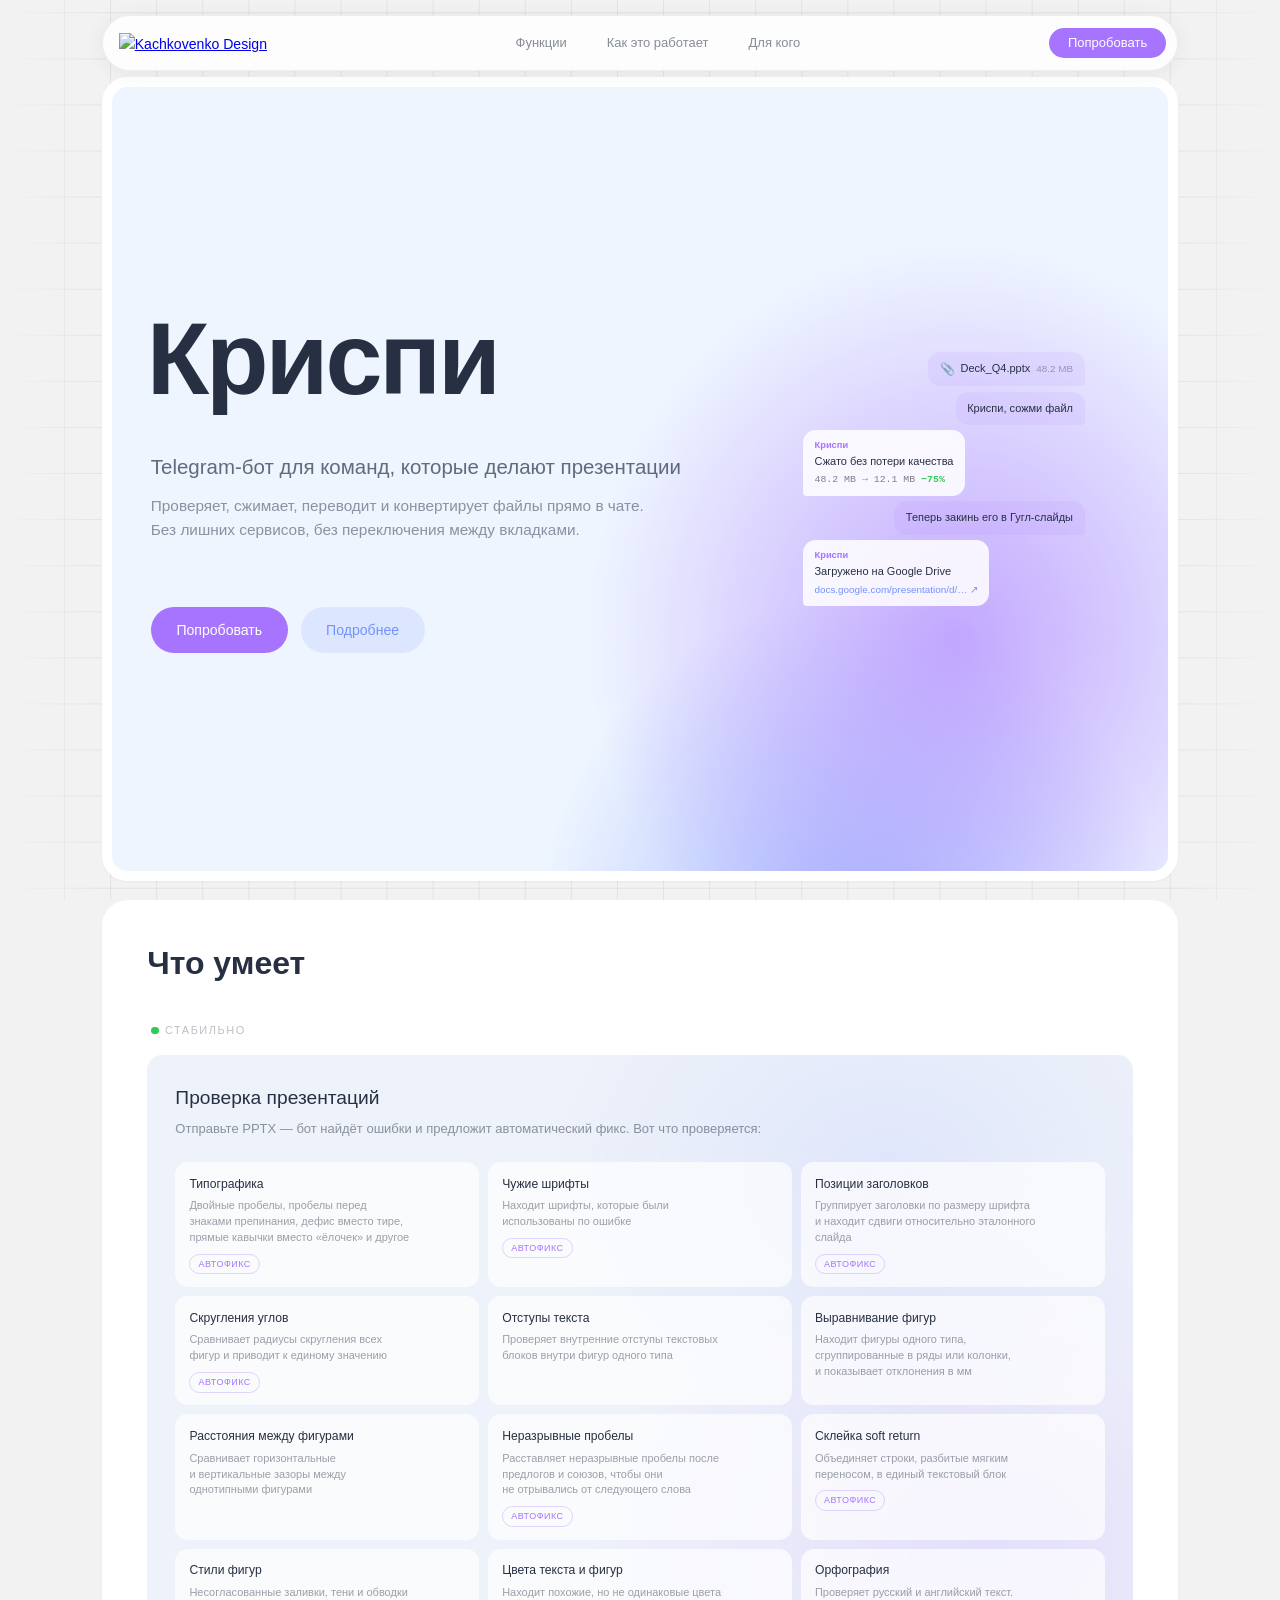
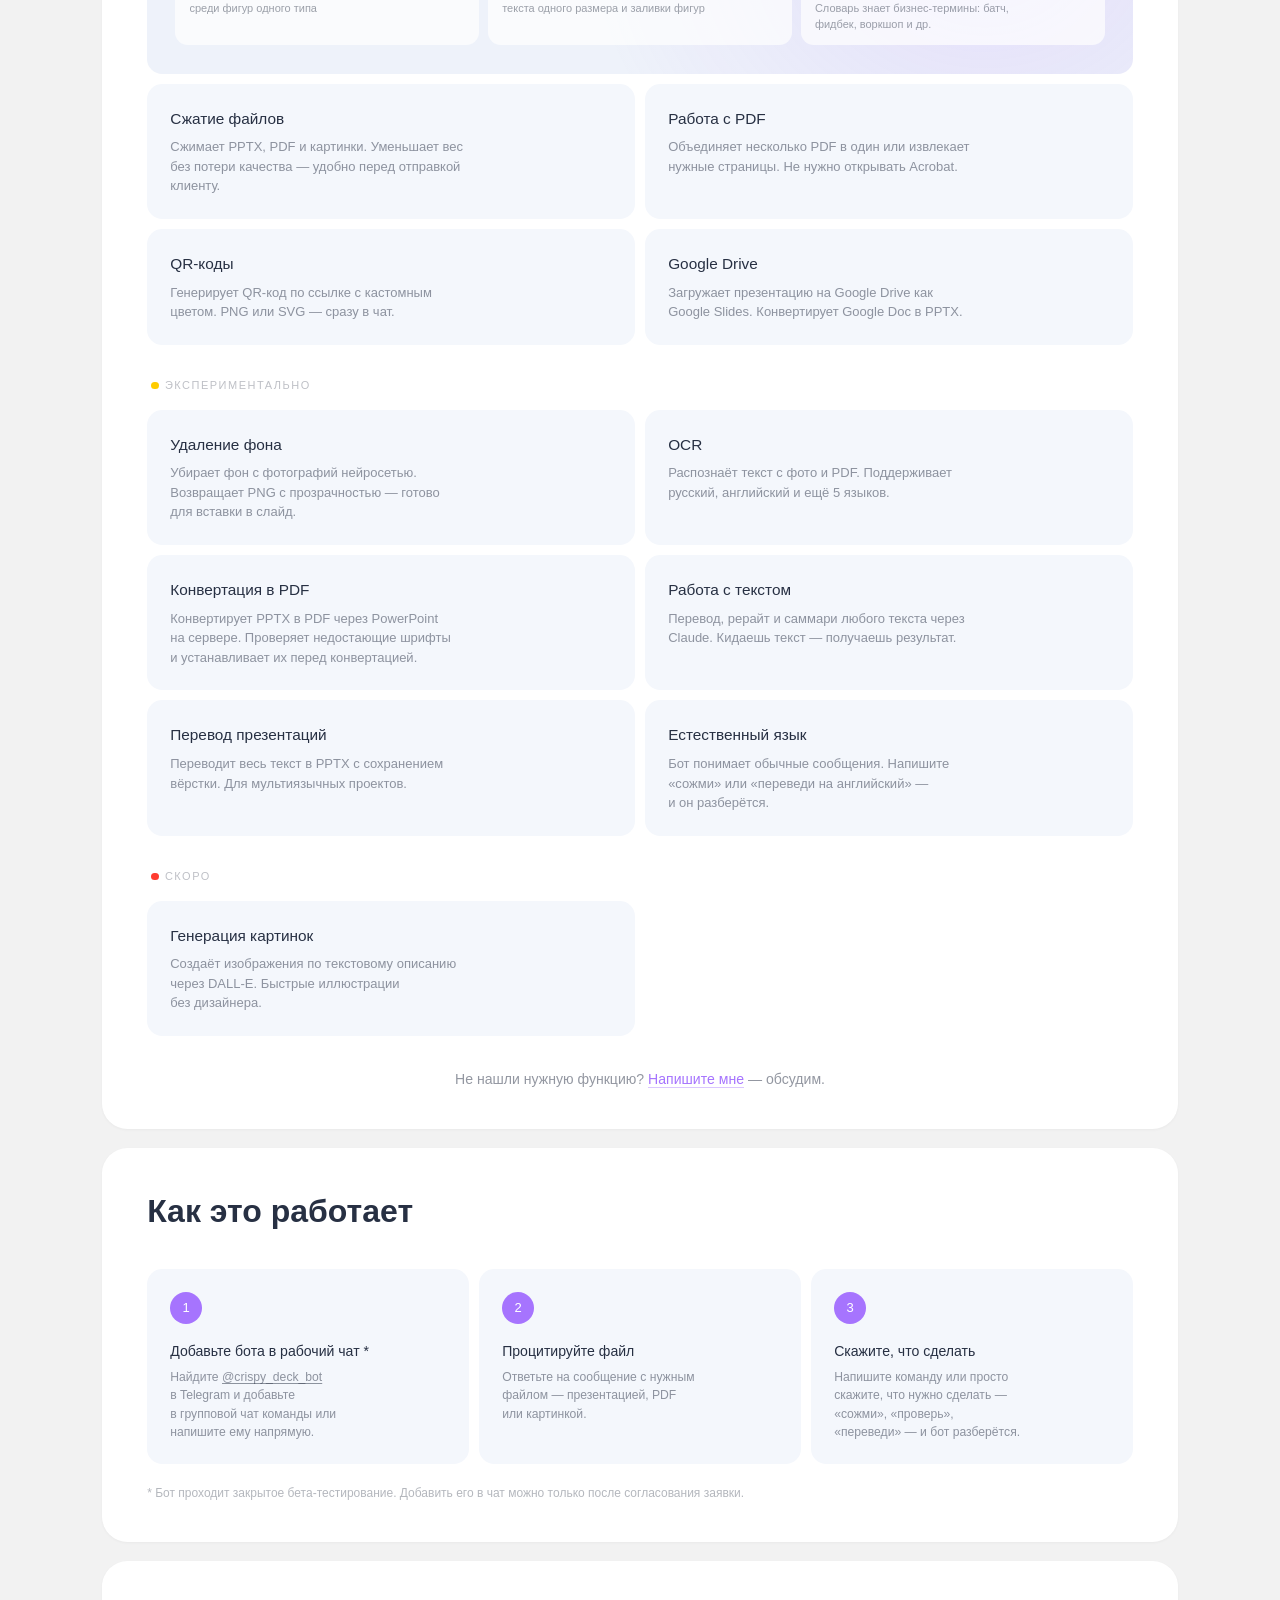
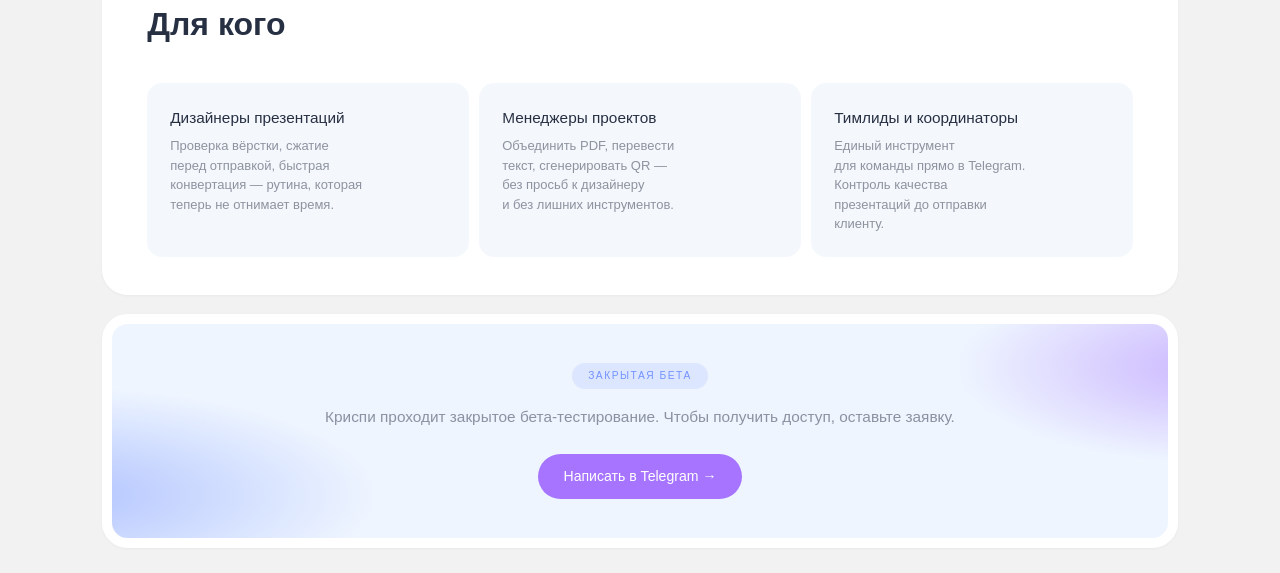
==== index.html @ fc414e78 "Mobile: full-height hero with chat, link styles, step text update - Hero 100vh on mobile with chat a" ====
<!DOCTYPE html>
<html lang="ru">
<head>
    <meta charset="UTF-8">
    <meta name="viewport" content="width=device-width, initial-scale=1.0">
    <title>Криспи — Telegram-бот для презентаций</title>
    <link rel="preconnect" href="https://fonts.googleapis.com">
    <link rel="preconnect" href="https://fonts.gstatic.com" crossorigin>
    <link href="https://fonts.googleapis.com/css2?family=Google+Sans:wght@400;500;700&family=Google+Sans+Text:wght@400;500;700&display=swap" rel="stylesheet">
    <link rel="icon" href="favicon.ico">
    <link rel="stylesheet" href="style.css">
</head>
<body>

<!-- Nav -->
<nav class="nav">
    <div class="container nav-inner">
        <a href="https://kachkovenko.com" class="nav-logo" target="_blank" rel="noopener">
            <img src="https://static.tildacdn.com/tild3462-3631-4538-b761-313039353663/Logo.svg" alt="Kachkovenko Design">
        </a>
        <div class="nav-links">
            <a href="#features">Функции</a>
            <a href="#how">Как это работает</a>
            <a href="#audience">Для кого</a>
        </div>
        <button class="nav-cta" onclick="document.getElementById('modal').showModal()">Попробовать</button>
        <button class="nav-burger" onclick="document.querySelector('.nav-inner').classList.toggle('nav-open');document.querySelector('.nav-mobile-overlay').classList.toggle('active')" aria-label="Меню">
            <span></span><span></span><span></span>
        </button>
    </div>
</nav>

<div class="nav-mobile-overlay" onclick="document.querySelector('.nav-inner').classList.remove('nav-open');this.classList.remove('active')"></div>

<!-- Hero -->
<section class="hero">
    <div class="container">
        <div class="hero-card">
            <div class="hero-content">
                <div class="hero-text">
                    <div class="hero-guideline"></div>
                    <div class="hero-align">
                        <div class="hero-frame">
                            <div class="hero-frame-handle hero-frame-handle--tl"></div>
                            <div class="hero-frame-handle hero-frame-handle--tc"></div>
                            <div class="hero-frame-handle hero-frame-handle--tr"></div>
                            <div class="hero-frame-handle hero-frame-handle--ml"></div>
                            <div class="hero-frame-handle hero-frame-handle--mr"></div>
                            <div class="hero-frame-handle hero-frame-handle--bl"></div>
                            <div class="hero-frame-handle hero-frame-handle--bc"></div>
                            <div class="hero-frame-handle hero-frame-handle--br"></div>
                        </div>
                        <h1>Криспи</h1>
                        <svg class="hero-cursor" viewBox="0 0 24 24" fill="none" xmlns="http://www.w3.org/2000/svg">
                            <path d="M5 3l14 8-6.5 1.5L11 19z" fill="#273043"/>
                            <path d="M5 3l14 8-6.5 1.5L11 19z" stroke="#fff" stroke-width="1.5" stroke-linejoin="round"/>
                        </svg>
                    </div>
                    <p class="subtitle">Telegram-бот для&nbsp;команд, которые делают презентации</p>
                    <p class="description">Проверяет, сжимает, переводит и&nbsp;конвертирует файлы прямо в&nbsp;чате. Без&nbsp;лишних сервисов, без&nbsp;переключения между вкладками.</p>
                    <div class="hero-buttons">
                        <button class="hero-btn hero-btn--primary" onclick="document.getElementById('modal').showModal()">Попробовать</button>
                        <a href="#features" class="hero-btn hero-btn--secondary">Подробнее</a>
                    </div>
                </div>
                <div class="hero-chat">
                    <div class="chat">
                        <div class="chat-msg chat-msg--user">
                            <div class="chat-file">
                                <span class="chat-file-icon">📎</span>
                                <span class="chat-file-name">Deck_Q4.pptx</span>
                                <span class="chat-file-size">48.2 MB</span>
                            </div>
                        </div>
                        <div class="chat-msg chat-msg--user">
                            <span class="chat-text">Криспи, сожми файл</span>
                        </div>
                        <div class="chat-msg chat-msg--bot">
                            <span class="chat-bot-name">Криспи</span>
                            <span class="chat-text">Сжато без&nbsp;потери качества</span>
                            <span class="chat-result">48.2 MB → 12.1 MB <span class="chat-result-pct">−75%</span></span>
                        </div>
                        <div class="chat-msg chat-msg--user">
                            <span class="chat-text">Теперь закинь его в&nbsp;Гугл-слайды</span>
                        </div>
                        <div class="chat-msg chat-msg--bot">
                            <span class="chat-bot-name">Криспи</span>
                            <span class="chat-text">Загружено на&nbsp;Google Drive</span>
                            <span class="chat-link">docs.google.com/presentation/d/… ↗</span>
                        </div>
                    </div>
                </div>
            </div>
        </div>
    </div>
</section>

<!-- Features -->
<section class="features" id="features">
    <div class="container">
        <div class="section-card">
        <h2>Что умеет</h2>

        <div class="status-group">
            <h3 class="status-label status-label--stable">Стабильно</h3>
            <div class="features-grid">

                <div class="feature-card feature-card--hero">
                    <input type="checkbox" id="check-expand" class="check-expand-input">
                    <div class="feature-name">Проверка презентаций</div>
                    <div class="feature-desc">Отправьте PPTX&nbsp;— бот найдёт ошибки и&nbsp;предложит автоматический фикс. Вот что проверяется:</div>
                    <div class="check-grid">
                        <div class="check-item">
                            <div class="check-title">Типографика</div>
                            <div class="check-detail">Двойные пробелы, пробелы перед знаками препинания, дефис вместо тире, прямые кавычки вместо «ёлочек» и&nbsp;другое</div>
                            <span class="fix-badge">Автофикс</span>
                        </div>
                        <div class="check-item">
                            <div class="check-title">Чужие шрифты</div>
                            <div class="check-detail">Находит шрифты, которые были использованы по&nbsp;ошибке</div>
                            <span class="fix-badge">Автофикс</span>
                        </div>
                        <div class="check-item">
                            <div class="check-title">Позиции заголовков</div>
                            <div class="check-detail">Группирует заголовки по&nbsp;размеру шрифта и&nbsp;находит сдвиги относительно эталонного слайда</div>
                            <span class="fix-badge">Автофикс</span>
                        </div>
                        <div class="check-item">
                            <div class="check-title">Скругления углов</div>
                            <div class="check-detail">Сравнивает радиусы скругления всех фигур и&nbsp;приводит к&nbsp;единому значению</div>
                            <span class="fix-badge">Автофикс</span>
                        </div>
                        <div class="check-item">
                            <div class="check-title">Отступы текста</div>
                            <div class="check-detail">Проверяет внутренние отступы текстовых блоков внутри фигур одного типа</div>
                        </div>
                        <div class="check-item">
                            <div class="check-title">Выравнивание фигур</div>
                            <div class="check-detail">Находит фигуры одного типа, сгруппированные в&nbsp;ряды или колонки, и&nbsp;показывает отклонения в&nbsp;мм</div>
                        </div>
                        <div class="check-item">
                            <div class="check-title">Расстояния между фигурами</div>
                            <div class="check-detail">Сравнивает горизонтальные и&nbsp;вертикальные зазоры между однотипными фигурами</div>
                        </div>
                        <div class="check-item">
                            <div class="check-title">Неразрывные пробелы</div>
                            <div class="check-detail">Расставляет неразрывные пробелы после предлогов и&nbsp;союзов, чтобы они не&nbsp;отрывались от&nbsp;следующего слова</div>
                            <span class="fix-badge">Автофикс</span>
                        </div>
                        <div class="check-item">
                            <div class="check-title">Склейка soft&nbsp;return</div>
                            <div class="check-detail">Объединяет строки, разбитые мягким переносом, в&nbsp;единый текстовый блок</div>
                            <span class="fix-badge">Автофикс</span>
                        </div>
                        <div class="check-item">
                            <div class="check-title">Стили фигур</div>
                            <div class="check-detail">Несогласованные заливки, тени и&nbsp;обводки среди фигур одного типа</div>
                        </div>
                        <div class="check-item">
                            <div class="check-title">Цвета текста и&nbsp;фигур</div>
                            <div class="check-detail">Находит похожие, но&nbsp;не&nbsp;одинаковые цвета текста одного размера и&nbsp;заливки фигур</div>
                        </div>
                        <div class="check-item">
                            <div class="check-title">Орфография</div>
                            <div class="check-detail">Проверяет русский и&nbsp;английский текст. Словарь знает бизнес-термины: батч, фидбек, воркшоп и&nbsp;др.</div>
                        </div>
                    </div>
                    <label for="check-expand" class="check-expand-btn">Показать ещё<svg class="check-expand-arrow" viewBox="0 0 20 10" fill="none"><path d="M2 2l8 6 8-6" stroke="currentColor" stroke-width="2" stroke-linecap="round" stroke-linejoin="round"/></svg></label>
                </div>

                <div class="feature-card">
                    <div class="feature-name">Сжатие файлов</div>
                    <div class="feature-desc">Сжимает PPTX, PDF и&nbsp;картинки. Уменьшает вес без&nbsp;потери качества&nbsp;— удобно перед отправкой клиенту.</div>
                </div>

                <div class="feature-card">
                    <div class="feature-name">Работа с&nbsp;PDF</div>
                    <div class="feature-desc">Объединяет несколько PDF в&nbsp;один или извлекает нужные страницы. Не&nbsp;нужно открывать Acrobat.</div>
                </div>

                <div class="feature-card">
                    <div class="feature-name">QR-коды</div>
                    <div class="feature-desc">Генерирует QR-код по&nbsp;ссылке с&nbsp;кастомным цветом. PNG или SVG&nbsp;— сразу в&nbsp;чат.</div>
                </div>

                <div class="feature-card">
                    <div class="feature-name">Google Drive</div>
                    <div class="feature-desc">Загружает презентацию на&nbsp;Google Drive как Google Slides. Конвертирует Google Doc в&nbsp;PPTX.</div>
                </div>

            </div>
        </div>

        <div class="status-group">
            <h3 class="status-label status-label--experimental">Экспериментально</h3>
            <div class="features-grid">

                <div class="feature-card">
                    <div class="feature-name">Удаление фона</div>
                    <div class="feature-desc">Убирает фон с&nbsp;фотографий нейросетью. Возвращает PNG с&nbsp;прозрачностью&nbsp;— готово для&nbsp;вставки в&nbsp;слайд.</div>
                </div>

                <div class="feature-card">
                    <div class="feature-name">OCR</div>
                    <div class="feature-desc">Распознаёт текст с&nbsp;фото и&nbsp;PDF. Поддерживает русский, английский и&nbsp;ещё 5&nbsp;языков.</div>
                </div>

                <div class="feature-card">
                    <div class="feature-name">Конвертация в&nbsp;PDF</div>
                    <div class="feature-desc">Конвертирует PPTX в&nbsp;PDF через PowerPoint на&nbsp;сервере. Проверяет недостающие шрифты и&nbsp;устанавливает их перед конвертацией.</div>
                </div>

                <div class="feature-card">
                    <div class="feature-name">Работа с&nbsp;текстом</div>
                    <div class="feature-desc">Перевод, рерайт и&nbsp;саммари любого текста через Claude. Кидаешь текст&nbsp;— получаешь результат.</div>
                </div>

                <div class="feature-card">
                    <div class="feature-name">Перевод презентаций</div>
                    <div class="feature-desc">Переводит весь текст в&nbsp;PPTX с&nbsp;сохранением вёрстки. Для&nbsp;мультиязычных проектов.</div>
                </div>

                <div class="feature-card">
                    <div class="feature-name">Естественный язык</div>
                    <div class="feature-desc">Бот понимает обычные сообщения. Напишите «сожми» или «переведи на&nbsp;английский»&nbsp;— и&nbsp;он&nbsp;разберётся.</div>
                </div>

            </div>
        </div>

        <div class="status-group">
            <h3 class="status-label status-label--soon">Скоро</h3>
            <div class="features-grid">

                <div class="feature-card">
                    <div class="feature-name">Генерация картинок</div>
                    <div class="feature-desc">Создаёт изображения по&nbsp;текстовому описанию через DALL&#8209;E. Быстрые иллюстрации без&nbsp;дизайнера.</div>
                </div>

            </div>
        </div>

        <p class="features-cta">Не&nbsp;нашли нужную функцию? <a href="https://t.me/Maxkachkovenko" target="_blank" rel="noopener">Напишите мне</a>&nbsp;— обсудим.</p>

        </div>
    </div>
</section>

<!-- How it works -->
<section class="how-it-works" id="how">
    <div class="container">
        <div class="section-card">
        <h2>Как это работает</h2>
        <div class="steps">
            <div class="step">
                <div class="step-number">1</div>
                <div class="step-content">
                    <div class="step-title">Добавьте бота в&nbsp;рабочий чат&nbsp;*</div>
                    <div class="step-desc">Найдите <a href="https://t.me/crispy_deck_bot" target="_blank" rel="noopener">@crispy_deck_bot</a> в&nbsp;Telegram и&nbsp;добавьте в&nbsp;групповой чат команды или напишите ему напрямую.</div>
                </div>
            </div>
            <div class="step">
                <div class="step-number">2</div>
                <div class="step-content">
                    <div class="step-title">Процитируйте файл</div>
                    <div class="step-desc">Ответьте на&nbsp;сообщение с&nbsp;нужным файлом&nbsp;— презентацией, PDF или картинкой.</div>
                </div>
            </div>
            <div class="step">
                <div class="step-number">3</div>
                <div class="step-content">
                    <div class="step-title">Скажите, что сделать</div>
                    <div class="step-desc">Напишите команду или просто скажите, что нужно сделать&nbsp;— «сожми», «проверь», «переведи»&nbsp;— и&nbsp;бот разберётся.</div>
                </div>
            </div>
        </div>
        <p class="footnote">* Бот проходит закрытое бета-тестирование. Добавить его в&nbsp;чат можно только после согласования заявки.</p>
        </div>
    </div>
</section>

<!-- Audience -->
<section class="audience" id="audience">
    <div class="container">
        <div class="section-card">
        <h2>Для кого</h2>
        <div class="audience-grid">
            <div class="audience-card">
                <div class="audience-role">Дизайнеры презентаций</div>
                <div class="audience-desc">Проверка вёрстки, сжатие перед отправкой, быстрая конвертация&nbsp;— рутина, которая теперь не&nbsp;отнимает время.</div>
            </div>
            <div class="audience-card">
                <div class="audience-role">Менеджеры проектов</div>
                <div class="audience-desc">Объединить PDF, перевести текст, сгенерировать QR&nbsp;— без&nbsp;просьб к&nbsp;дизайнеру и&nbsp;без&nbsp;лишних инструментов.</div>
            </div>
            <div class="audience-card">
                <div class="audience-role">Тимлиды и&nbsp;координаторы</div>
                <div class="audience-desc">Единый инструмент для&nbsp;команды прямо в&nbsp;Telegram. Контроль качества презентаций до&nbsp;отправки клиенту.</div>
            </div>
        </div>
        </div>
    </div>
</section>

<!-- Footer -->
<footer class="footer" id="cta">
    <div class="container">
        <div class="section-card footer-card">
        <p class="beta-badge">Закрытая бета</p>
        <p class="footer-text">Криспи проходит закрытое бета-тестирование. Чтобы получить доступ, оставьте заявку.</p>
        <a href="https://t.me/Maxkachkovenko" class="cta-link" target="_blank" rel="noopener">Написать в&nbsp;Telegram &rarr;</a>
        </div>
    </div>
</footer>

<!-- Modal -->
<dialog id="modal" class="modal" onclick="if(event.target===this)this.close()">
    <div class="modal-content">
        <button class="modal-close" onclick="this.closest('dialog').close()">&times;</button>
        <p class="beta-badge">Закрытая бета</p>
        <h3 class="modal-title">Криспи пока работает в&nbsp;закрытом режиме</h3>
        <p class="modal-text">Бот проходит бета-тестирование. Напишите мне в&nbsp;Telegram&nbsp;— расскажу подробнее и&nbsp;дам доступ.</p>
        <a href="https://t.me/Maxkachkovenko" class="modal-cta" target="_blank" rel="noopener">Написать в&nbsp;Telegram &rarr;</a>
    </div>
</dialog>

</body>
</html>
---- style.css ----
* {
    margin: 0;
    padding: 0;
    box-sizing: border-box;
}

html {
    scroll-behavior: smooth;
    scroll-padding-top: 72px;
}

body {
    font-family: "Google Sans Text", "Google Sans", -apple-system, sans-serif;
    color: #273043;
    background-color: #f2f2f2;
    line-height: 1.6;
    -webkit-font-smoothing: antialiased;
    font-size: clamp(14px, 1.1vw, 18px);
}

h1, h2, h3, .nav-cta, .step-number, .feature-name, .audience-role,
.modal-title, .beta-badge, .status-label, .fix-badge, .check-title,
.hero-btn {
    font-family: "Google Sans", "Google Sans Text", -apple-system, sans-serif;
}

/* Grid background */

body::before {
    content: "";
    position: fixed;
    inset: 0;
    z-index: 0;
    background-image:
        linear-gradient(to right, rgba(0,0,0,0.06) 1px, transparent 1px),
        linear-gradient(to bottom, rgba(0,0,0,0.06) 1px, transparent 1px);
    background-size: clamp(38px, 3.6vw, 67px) clamp(38px, 3.6vw, 67px);
    background-position: center center;
    mask-image: linear-gradient(to right,
        transparent 0%,
        black 8%,
        black 92%,
        transparent 100%
    );
    -webkit-mask-image: linear-gradient(to right,
        transparent 0%,
        black 8%,
        black 92%,
        transparent 100%
    );
    pointer-events: none;
}

body > *:not(dialog) {
    position: relative;
    z-index: 1;
}

.container {
    max-width: 100%;
    margin: 0;
    padding: 0 8vw;
}

/* Section card (shared podlozhka) */

.section-card {
    background: #fff;
    border-radius: clamp(20px, 2vw, 32px);
    padding: clamp(28px, 3vw, 56px) clamp(32px, 3.5vw, 64px);
    box-shadow: 0 1px 3px rgba(0,0,0,0.04);
}

/* Nav */

.nav {
    position: fixed;
    top: 0;
    left: 0;
    right: 0;
    z-index: 100;
    padding: clamp(12px, 1.2vw, 20px) 8vw;
}

.nav-inner {
    display: flex;
    align-items: center;
    justify-content: space-between;
    background: rgba(255, 255, 255, 0.85);
    backdrop-filter: blur(20px);
    -webkit-backdrop-filter: blur(20px);
    border-radius: 100px;
    padding: clamp(10px, 0.8vw, 14px) clamp(10px, 0.8vw, 14px);
    box-shadow: 0 2px 20px rgba(0, 0, 0, 0.06);
    border: 1px solid rgba(0, 0, 0, 0.06);
}

.nav-logo {
    margin-left: clamp(4px, 0.4vw, 8px);
}

.nav-logo img {
    height: clamp(16px, 1.5vw, 23px);
    display: block;
}

.nav-links {
    display: flex;
    gap: clamp(4px, 1vw, 12px);
}

.nav-links a {
    font-size: clamp(13px, 1vw, 16px);
    font-weight: 500;
    color: rgba(39, 48, 67, 0.55);
    text-decoration: none;
    padding: 6px 14px;
    border-radius: 100px;
    transition: background 0.2s, color 0.2s;
}

.nav-links a:hover {
    background: rgba(39, 48, 67, 0.05);
    color: #273043;
}

.nav-cta {
    font-size: clamp(13px, 1vw, 16px);
    font-weight: 500;
    color: #fff;
    background: #a674fe;
    border: none;
    cursor: pointer;
    padding: clamp(6px, 0.6vw, 12px) clamp(16px, 1.5vw, 28px);
    border-radius: 100px;
    transition: background 0.2s;
}

.nav-cta:hover {
    background: #b78aff;
}

/* Burger */

.nav-burger {
    display: none;
    flex-direction: column;
    justify-content: center;
    gap: 4px;
    width: 36px;
    height: 36px;
    padding: 8px;
    background: none;
    border: none;
    cursor: pointer;
}

.nav-burger span {
    display: block;
    height: 2px;
    background: #273043;
    border-radius: 2px;
    transition: transform 0.3s, opacity 0.3s;
}

.nav-mobile-overlay {
    display: none;
    position: fixed;
    inset: 0;
    z-index: 99;
    background: rgba(0, 0, 0, 0.3);
    backdrop-filter: blur(4px);
    -webkit-backdrop-filter: blur(4px);
}

/* Hero */

.hero {
    min-height: 100vh;
    display: flex;
    align-items: stretch;
    padding-top: clamp(72px, 6vw, 100px);
    padding-bottom: clamp(16px, 1.5vw, 24px);
}

.hero .container {
    display: flex;
    flex: 1;
}

.hero-card {
    border: 10px solid #fff;
    border-radius: clamp(20px, 2vw, 32px);
    background:
        radial-gradient(ellipse 35% 50% at 80% 70%, rgba(166, 116, 254, 0.6), transparent),
        radial-gradient(ellipse 30% 45% at 70% 110%, rgba(116, 146, 254, 0.6), transparent),
        #eef5ff;
    padding: clamp(24px, 3vw, 56px) clamp(24px, 3vw, 56px);
    flex: 1;
    display: flex;
    flex-direction: column;
    justify-content: center;
    box-shadow: 0 1px 3px rgba(0,0,0,0.04);
}

.hero-content {
    display: grid;
    grid-template-columns: 3fr 2fr;
    align-items: center;
    gap: clamp(32px, 4vw, 72px);
}

.hero-chat {
    justify-self: center;
    width: clamp(220px, 22vw, 360px);
}

/* Hero alignment animation */

.hero-text {
    position: relative;
    flex: 1;
    min-width: 0;
}

.hero-align {
    position: relative;
    display: inline-block;
    animation: slide-title 4s ease 0.5s both;
    transform: translateX(8%);
}

/* PPT selection frame */

.hero-frame {
    position: absolute;
    inset: 0.05em -0.08em;
    border: 1.5px solid #4a86e8;
    pointer-events: none;
    opacity: 0;
    animation: frame-show 4s ease 0.5s both;
}

.hero-frame-handle {
    position: absolute;
    width: 8px;
    height: 8px;
    background: #fff;
    border: 1.5px solid #4a86e8;
}

.hero-frame-handle--tl { top: -4px; left: -4px; }
.hero-frame-handle--tc { top: -4px; left: 50%; margin-left: -4px; }
.hero-frame-handle--tr { top: -4px; right: -4px; }
.hero-frame-handle--ml { top: 50%; left: -4px; margin-top: -4px; }
.hero-frame-handle--mr { top: 50%; right: -4px; margin-top: -4px; }
.hero-frame-handle--bl { bottom: -4px; left: -4px; }
.hero-frame-handle--bc { bottom: -4px; left: 50%; margin-left: -4px; }
.hero-frame-handle--br { bottom: -4px; right: -4px; }

.hero h1 {
    font-size: clamp(48px, 8vw, 160px);
    font-weight: 700;
    letter-spacing: -0.03em;
    line-height: 1.05;
    margin-bottom: clamp(24px, 3vw, 64px);
    margin-left: -0.04em;
    color: #273043;
}

.hero-cursor {
    position: absolute;
    width: clamp(20px, 2vw, 32px);
    height: clamp(20px, 2vw, 32px);
    top: 50%;
    left: 0;
    opacity: 0;
    pointer-events: none;
    filter: drop-shadow(0 1px 2px rgba(0,0,0,0.15));
    animation: cursor-move 4s ease 0.5s both;
}

.hero-guideline {
    position: absolute;
    left: 0;
    top: 0;
    bottom: 0;
    width: 1.5px;
    background: #ff3b30;
    opacity: 0;
    pointer-events: none;
    animation: guideline-flash 1s ease 3.1s both;
}

@keyframes slide-title {
    0%, 30% {
        transform: translateX(8%);
    }
    65%, 100% {
        transform: translateX(0);
    }
}

@keyframes cursor-move {
    0% {
        opacity: 0;
        transform: translate(900%, -300%);
    }
    /* appear from right */
    12% {
        opacity: 1;
        transform: translate(700%, -200%);
    }
    /* land on shifted title */
    24% {
        opacity: 1;
        transform: translate(450%, -100%);
    }
    /* click down */
    27% {
        opacity: 1;
        transform: translate(450%, -100%) scale(0.82);
    }
    /* hold — synced with title start at 30% */
    30% {
        opacity: 1;
        transform: translate(450%, -100%) scale(0.88);
    }
    /* dragging — synced with title end at 65% */
    65% {
        opacity: 1;
        transform: translate(100%, -100%) scale(0.88);
    }
    /* release */
    68% {
        opacity: 1;
        transform: translate(100%, -100%) scale(1);
    }
    /* drift away */
    85% {
        opacity: 0.5;
        transform: translate(-50%, -250%);
    }
    100% {
        opacity: 0;
        transform: translate(-100%, -300%);
    }
}

@keyframes guideline-flash {
    0% {
        opacity: 0;
        transform: scaleY(0);
    }
    30% {
        opacity: 1;
        transform: scaleY(1);
    }
    70% {
        opacity: 1;
        transform: scaleY(1);
    }
    100% {
        opacity: 0;
        transform: scaleY(1);
    }
}

@keyframes frame-show {
    0%, 24% {
        opacity: 0;
    }
    /* appear on cursor click */
    27% {
        opacity: 1;
    }
    /* stay during drag + guideline */
    78% {
        opacity: 1;
    }
    /* fade out */
    85%, 100% {
        opacity: 0;
    }
}

.hero .subtitle {
    font-size: clamp(18px, 1.6vw, 28px);
    font-weight: 400;
    color: rgba(39, 48, 67, 0.7);
    margin-bottom: 0.5em;
}

.hero .description {
    font-size: clamp(14px, 1.2vw, 20px);
    color: rgba(39, 48, 67, 0.5);
    max-width: 38em;
}

.hero-buttons {
    display: flex;
    gap: clamp(8px, 1vw, 16px);
    margin-top: clamp(40px, 5vw, 120px);
}

.hero-btn {
    font-size: clamp(14px, 1.1vw, 18px);
    font-weight: 500;
    padding: clamp(10px, 0.9vw, 16px) clamp(20px, 2vw, 36px);
    border-radius: 100px;
    border: none;
    cursor: pointer;
    text-decoration: none;
    transition: background 0.2s;
}

.hero-btn--secondary {
    background: rgba(116, 146, 254, 0.15);
    color: #7492fe;
}

.hero-btn--secondary:hover {
    background: rgba(116, 146, 254, 0.25);
}

.hero-btn--primary {
    background: #a674fe;
    color: #fff;
}

.hero-btn--primary:hover {
    background: #b78aff;
}

/* Chat mockup */

.chat {
    display: flex;
    flex-direction: column;
    gap: clamp(4px, 0.4vw, 8px);
    font-size: clamp(11px, 0.85vw, 14px);
}

.chat-msg {
    display: flex;
    flex-direction: column;
    padding: clamp(8px, 0.7vw, 12px) clamp(10px, 0.9vw, 16px);
    border-radius: clamp(10px, 1vw, 16px);
    max-width: 92%;
    line-height: 1.4;
}

.chat-msg--user {
    align-self: flex-end;
    background: rgba(166, 116, 254, 0.1);
    border-bottom-right-radius: 4px;
}

.chat-msg--bot {
    align-self: flex-start;
    background: rgba(255, 255, 255, 0.85);
    border-bottom-left-radius: 4px;
}

.chat-bot-name {
    font-weight: 600;
    color: #a674fe;
    font-size: 0.85em;
    margin-bottom: 2px;
}

.chat-cmd {
    font-family: "SF Mono", "Fira Code", monospace;
    font-weight: 500;
    color: #a674fe;
}

.chat-text {
    color: #273043;
}

.chat-result {
    font-family: "SF Mono", "Fira Code", monospace;
    font-size: 0.9em;
    color: rgba(39, 48, 67, 0.6);
    margin-top: 4px;
}

.chat-result-pct {
    color: #34c759;
    font-weight: 600;
}

.chat-link {
    font-size: 0.9em;
    color: #7492fe;
    margin-top: 4px;
    word-break: break-all;
}

.chat-file {
    display: flex;
    align-items: center;
    gap: 6px;
}

.chat-file-icon {
    font-size: 1.1em;
}

.chat-file-name {
    font-weight: 500;
    color: #273043;
}

.chat-file-size {
    color: rgba(39, 48, 67, 0.4);
    font-size: 0.9em;
}

/* Features */

.features {
    padding: 0 0 clamp(16px, 1.5vw, 24px);
}

.features h2 {
    font-size: clamp(24px, 2.5vw, 48px);
    font-weight: 700;
    margin-bottom: clamp(24px, 2.5vw, 48px);
}

.status-group {
    margin-bottom: clamp(24px, 2.5vw, 48px);
}

.status-group:last-child {
    margin-bottom: 0;
}

.status-label {
    font-size: clamp(11px, 0.85vw, 14px);
    font-weight: 500;
    text-transform: uppercase;
    letter-spacing: 1.5px;
    color: rgba(39, 48, 67, 0.3);
    margin-bottom: clamp(12px, 1.2vw, 20px);
    padding-left: 4px;
    display: flex;
    align-items: center;
    gap: 6px;
}

.status-label::before {
    content: "";
    width: 0.7em;
    height: 0.7em;
    border-radius: 50%;
    flex-shrink: 0;
}

.status-label--stable::before {
    background: #34c759;
}

.status-label--experimental::before {
    background: #ffcc00;
}

.status-label--soon::before {
    background: #ff3b30;
}

.features-grid {
    display: grid;
    grid-template-columns: 1fr 1fr;
    gap: clamp(8px, 0.8vw, 16px);
}

/* Regular feature card */

.feature-card {
    padding: clamp(18px, 1.8vw, 32px);
    background: #f4f7fc;
    border-radius: clamp(12px, 1.2vw, 20px);
}

/* Hero feature card (check) */

.feature-card.feature-card--hero {
    grid-column: 1 / -1;
    background:
        radial-gradient(ellipse 40% 50% at 85% 80%, rgba(166, 116, 254, 0.15), transparent),
        radial-gradient(ellipse 35% 45% at 75% 20%, rgba(116, 146, 254, 0.12), transparent),
        #eef2fa;
    padding: clamp(20px, 2.2vw, 40px);
}

.feature-card--hero .feature-name {
    color: #273043;
    font-size: clamp(16px, 1.5vw, 26px);
}

.feature-card--hero .feature-desc {
    color: rgba(39, 48, 67, 0.5);
    margin-bottom: clamp(16px, 1.8vw, 32px);
}

.check-grid {
    display: grid;
    grid-template-columns: 1fr 1fr 1fr;
    gap: clamp(6px, 0.7vw, 12px);
}

.check-item {
    padding: clamp(10px, 1vw, 18px) clamp(12px, 1.1vw, 20px);
    background: rgba(255, 255, 255, 0.7);
    border-radius: clamp(10px, 1vw, 16px);
}

.check-title {
    font-size: clamp(12px, 0.95vw, 16px);
    font-weight: 500;
    margin-bottom: 4px;
    color: #273043;
}

.check-detail {
    font-size: clamp(11px, 0.85vw, 14px);
    color: rgba(39, 48, 67, 0.45);
    line-height: 1.45;
    max-width: 80%;
}

.fix-badge {
    display: inline-block;
    font-size: clamp(9px, 0.7vw, 12px);
    font-weight: 500;
    text-transform: uppercase;
    letter-spacing: 0.5px;
    color: #a674fe;
    border: 1px solid rgba(166, 116, 254, 0.3);
    border-radius: 100px;
    padding: 2px 8px;
    margin-top: 8px;
}

.feature-name {
    font-size: clamp(14px, 1.2vw, 20px);
    font-weight: 500;
    margin-bottom: 6px;
    color: #273043;
}

.feature-desc {
    font-size: clamp(13px, 1vw, 16px);
    color: rgba(39, 48, 67, 0.5);
    line-height: 1.5;
    max-width: 70%;
}

/* How it works */

.how-it-works {
    padding: 0 0 clamp(16px, 1.5vw, 24px);
}

.how-it-works h2 {
    font-size: clamp(24px, 2.5vw, 48px);
    font-weight: 700;
    margin-bottom: clamp(24px, 2.5vw, 48px);
}

.steps {
    display: grid;
    grid-template-columns: 1fr 1fr 1fr;
    gap: clamp(8px, 0.8vw, 16px);
}

.step {
    background: #f4f7fc;
    border-radius: clamp(12px, 1.2vw, 20px);
    padding: clamp(18px, 1.8vw, 32px);
}

.step-number {
    width: clamp(32px, 2.5vw, 44px);
    height: clamp(32px, 2.5vw, 44px);
    background: #a674fe;
    color: #fff;
    border: none;
    border-radius: 50%;
    display: flex;
    align-items: center;
    justify-content: center;
    font-size: clamp(13px, 1vw, 17px);
    font-weight: 500;
    margin-bottom: clamp(12px, 1.2vw, 20px);
}

.step-title {
    font-size: clamp(14px, 1.1vw, 18px);
    font-weight: 500;
    margin-bottom: 6px;
    color: #273043;
}

.step-desc {
    font-size: clamp(12px, 0.95vw, 16px);
    color: rgba(39, 48, 67, 0.5);
    line-height: 1.5;
    max-width: 70%;
}

.step-desc a {
    color: inherit;
    text-decoration: underline;
    text-underline-offset: 2px;
    transition: color 0.2s;
}

.step-desc a:hover {
    color: #a674fe;
}

.features-cta {
    font-size: clamp(14px, 1.1vw, 18px);
    color: rgba(39, 48, 67, 0.5);
    margin-top: clamp(20px, 2vw, 36px);
    text-align: center;
}

.features-cta a {
    color: #a674fe;
    font-weight: 500;
    text-decoration: none;
    border-bottom: 1px solid rgba(166, 116, 254, 0.4);
    transition: border-color 0.2s;
}

.features-cta a:hover {
    border-color: #a674fe;
}

.footnote {
    font-size: clamp(12px, 0.9vw, 15px);
    color: rgba(39, 48, 67, 0.35);
    margin-top: 20px;
}

/* Audience */

.audience {
    padding: 0 0 clamp(16px, 1.5vw, 24px);
}

.audience h2 {
    font-size: clamp(24px, 2.5vw, 48px);
    font-weight: 700;
    margin-bottom: clamp(24px, 2.5vw, 48px);
}

.audience-grid {
    display: grid;
    grid-template-columns: 1fr 1fr 1fr;
    gap: clamp(8px, 0.8vw, 16px);
}

.audience-card {
    padding: clamp(18px, 1.8vw, 32px);
    background: #f4f7fc;
    border-radius: clamp(12px, 1.2vw, 20px);
}

.audience-role {
    font-size: clamp(14px, 1.2vw, 20px);
    font-weight: 500;
    margin-bottom: 6px;
    color: #273043;
}

.audience-desc {
    font-size: clamp(13px, 1vw, 16px);
    color: rgba(39, 48, 67, 0.5);
    line-height: 1.5;
    max-width: 70%;
}

/* Footer */

.footer {
    padding: 0 0 clamp(24px, 2vw, 40px);
}

.footer-card {
    text-align: center;
    background:
        radial-gradient(ellipse 30% 50% at -5% 80%, rgba(116, 146, 254, 0.5), transparent),
        radial-gradient(ellipse 25% 45% at 105% 20%, rgba(166, 116, 254, 0.5), transparent),
        #eef5ff;
    border: 10px solid #fff;
}

.beta-badge {
    display: inline-block;
    font-size: clamp(10px, 0.8vw, 13px);
    font-weight: 500;
    text-transform: uppercase;
    letter-spacing: 1.5px;
    color: #7492fe;
    background: rgba(116, 146, 254, 0.15);
    border: none;
    border-radius: 100px;
    padding: 5px 16px;
    margin-bottom: 16px;
}

.footer-text {
    font-size: clamp(14px, 1.2vw, 20px);
    color: rgba(39, 48, 67, 0.5);
    margin-bottom: 24px;
}

.cta-link {
    display: inline-block;
    font-size: clamp(14px, 1.1vw, 18px);
    font-weight: 500;
    color: #fff;
    background: #a674fe;
    text-decoration: none;
    padding: clamp(10px, 0.9vw, 16px) clamp(20px, 2vw, 36px);
    border-radius: 100px;
    transition: background 0.2s;
}

.cta-link:hover {
    background: #b78aff;
}

/* Modal */

.modal {
    border: none;
    border-radius: 24px;
    padding: 0;
    max-width: 420px;
    width: calc(100% - 48px);
    background: #fff;
    position: fixed;
    top: 50%;
    left: 50%;
    transform: translate(-50%, -50%);
    margin: 0;
    box-shadow: 0 24px 80px rgba(0, 0, 0, 0.12);
}

.modal::backdrop {
    background: rgba(0, 0, 0, 0.35);
}

.modal-content {
    padding: 44px 36px;
    text-align: center;
    position: relative;
}

.modal-close {
    position: absolute;
    top: 16px;
    right: 20px;
    background: none;
    border: none;
    font-size: 22px;
    color: rgba(39, 48, 67, 0.3);
    cursor: pointer;
    line-height: 1;
    padding: 4px;
    transition: color 0.2s;
}

.modal-close:hover {
    color: #273043;
}

.modal-title {
    font-size: 20px;
    font-weight: 700;
    margin-bottom: 12px;
    color: #273043;
}

.modal-text {
    font-size: 15px;
    color: rgba(39, 48, 67, 0.5);
    line-height: 1.5;
    margin-bottom: 24px;
}

.modal-cta {
    display: inline-block;
    font-size: 15px;
    font-weight: 500;
    color: #fff;
    background: #a674fe;
    text-decoration: none;
    padding: 12px 28px;
    border-radius: 100px;
    transition: background 0.2s;
}

.modal-cta:hover {
    background: #b78aff;
}

/* Check expand (mobile) */

.check-expand-input {
    display: none;
}

.check-expand-btn {
    display: none;
}

/* Responsive */

@media (max-width: 700px) {
    .hero {
        min-height: 100vh;
        padding: 80px 0 24px;
    }

    .features-grid,
    .audience-grid,
    .steps {
        grid-template-columns: 1fr;
    }

    .check-grid {
        grid-template-columns: 1fr 1fr;
    }

    .nav-links,
    .nav-cta {
        display: none;
    }

    .nav-burger {
        display: flex;
    }

    .nav-inner.nav-open {
        border-radius: clamp(16px, 2vw, 24px);
        flex-wrap: wrap;
    }

    .nav-inner.nav-open .nav-links {
        display: flex;
        flex-direction: column;
        width: 100%;
        gap: 0;
        padding-top: 8px;
        order: 10;
    }

    .nav-inner.nav-open .nav-links a {
        padding: 10px 14px;
        font-size: 15px;
    }

    .nav-inner.nav-open .nav-cta {
        display: block;
        width: 100%;
        text-align: center;
        padding: 12px;
        margin-top: 4px;
        order: 11;
    }

    .nav-mobile-overlay.active {
        display: block;
    }

    /* Check grid collapse */
    .check-grid {
        max-height: 420px;
        overflow: hidden;
        position: relative;
        transition: max-height 0.4s ease;
    }

    .check-grid::after {
        content: "";
        position: absolute;
        bottom: 0;
        left: 0;
        right: 0;
        height: 80px;
        background: linear-gradient(to bottom, transparent, #eef2fa);
        pointer-events: none;
        transition: opacity 0.4s ease;
    }

    .check-expand-btn {
        display: flex;
        flex-direction: column;
        align-items: center;
        gap: 4px;
        padding: 10px;
        margin-top: 8px;
        font-size: 14px;
        font-weight: 500;
        color: #a674fe;
        cursor: pointer;
    }

    .check-expand-arrow {
        width: 20px;
        height: 10px;
    }

    .check-expand-input:checked ~ .check-grid {
        max-height: 2000px;
    }

    .check-expand-input:checked ~ .check-grid::after {
        opacity: 0;
    }

    .check-expand-input:checked ~ .check-expand-btn {
        display: none;
    }

    .hero-content {
        display: flex;
        flex-direction: column-reverse;
        height: 100%;
    }

    .hero-chat {
        width: 100%;
        max-width: 280px;
        margin-bottom: clamp(24px, 4vw, 40px);
    }
}

@media (max-width: 480px) {
    .check-grid {
        grid-template-columns: 1fr;
    }
}

@media (prefers-reduced-motion: reduce) {
    .hero-align {
        animation: none;
        transform: translateX(0);
    }
    .hero-cursor,
    .hero-guideline,
    .hero-frame {
        display: none;
    }
}
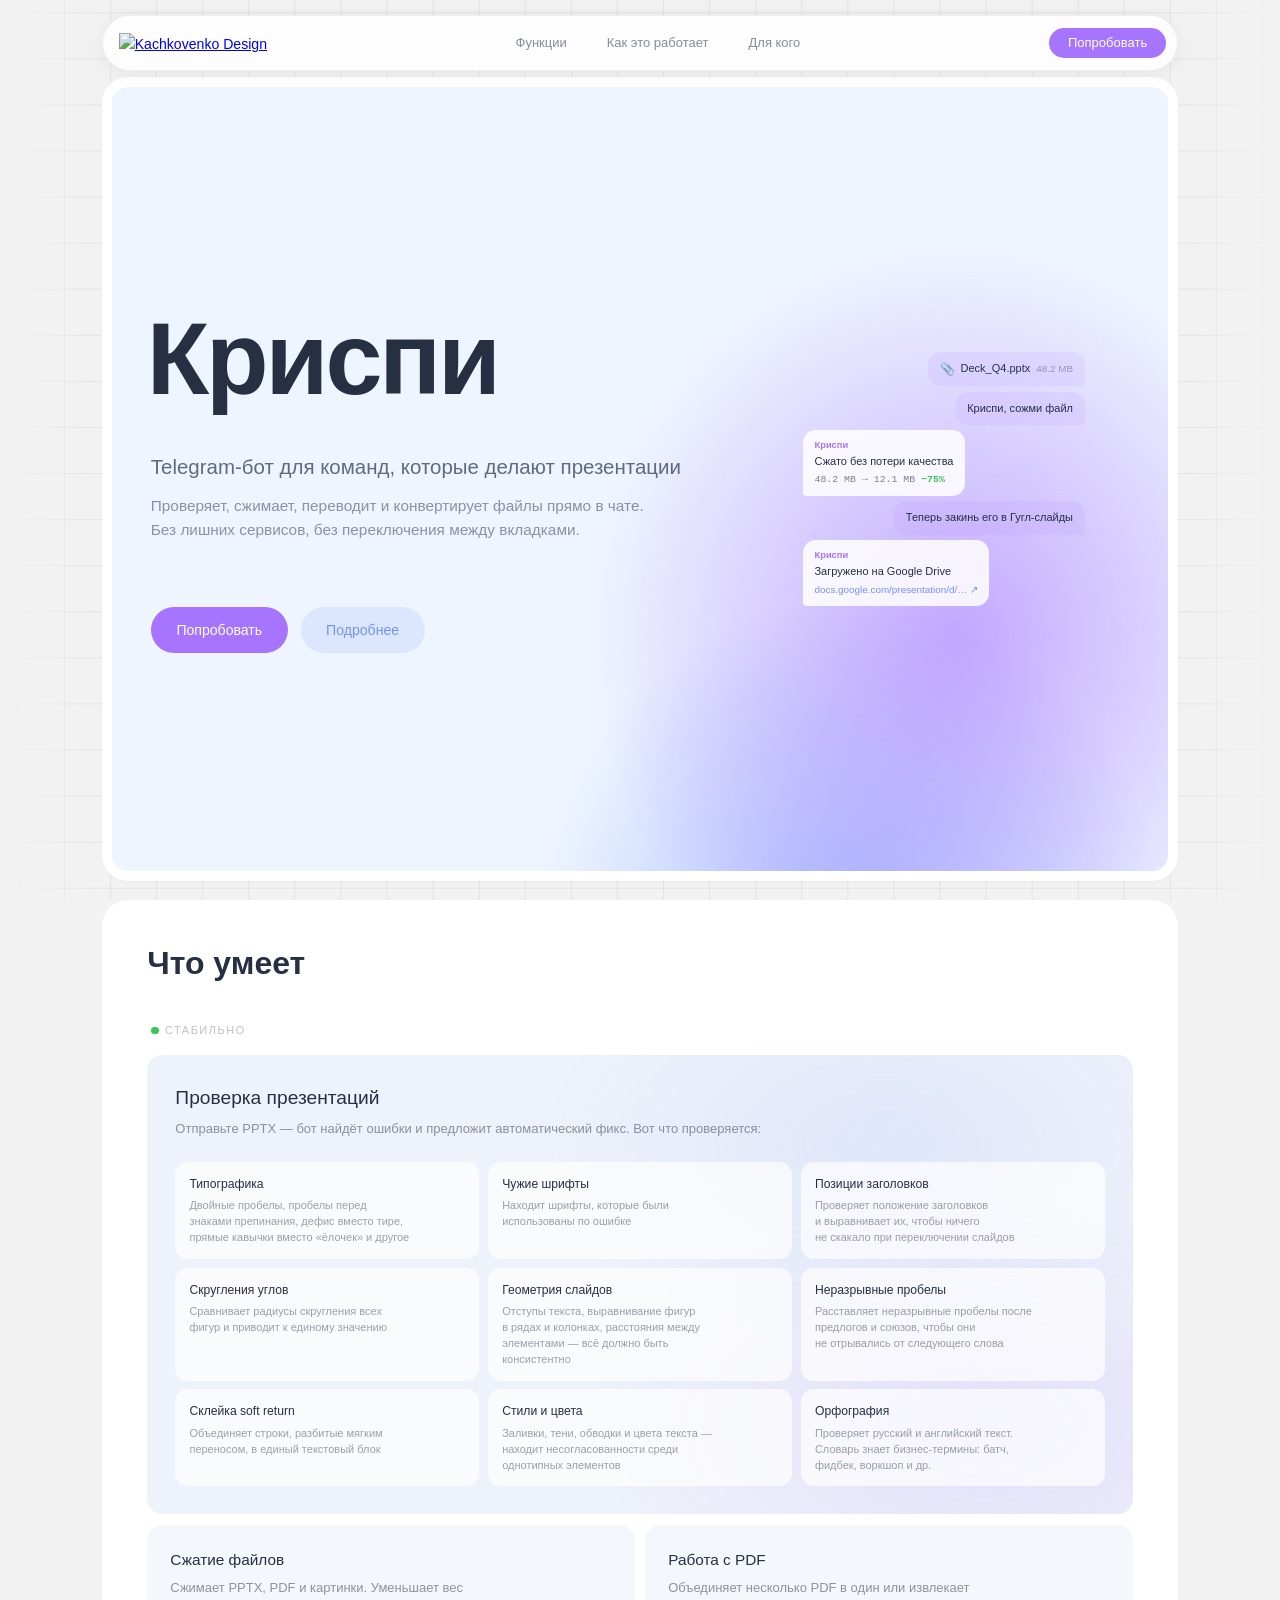
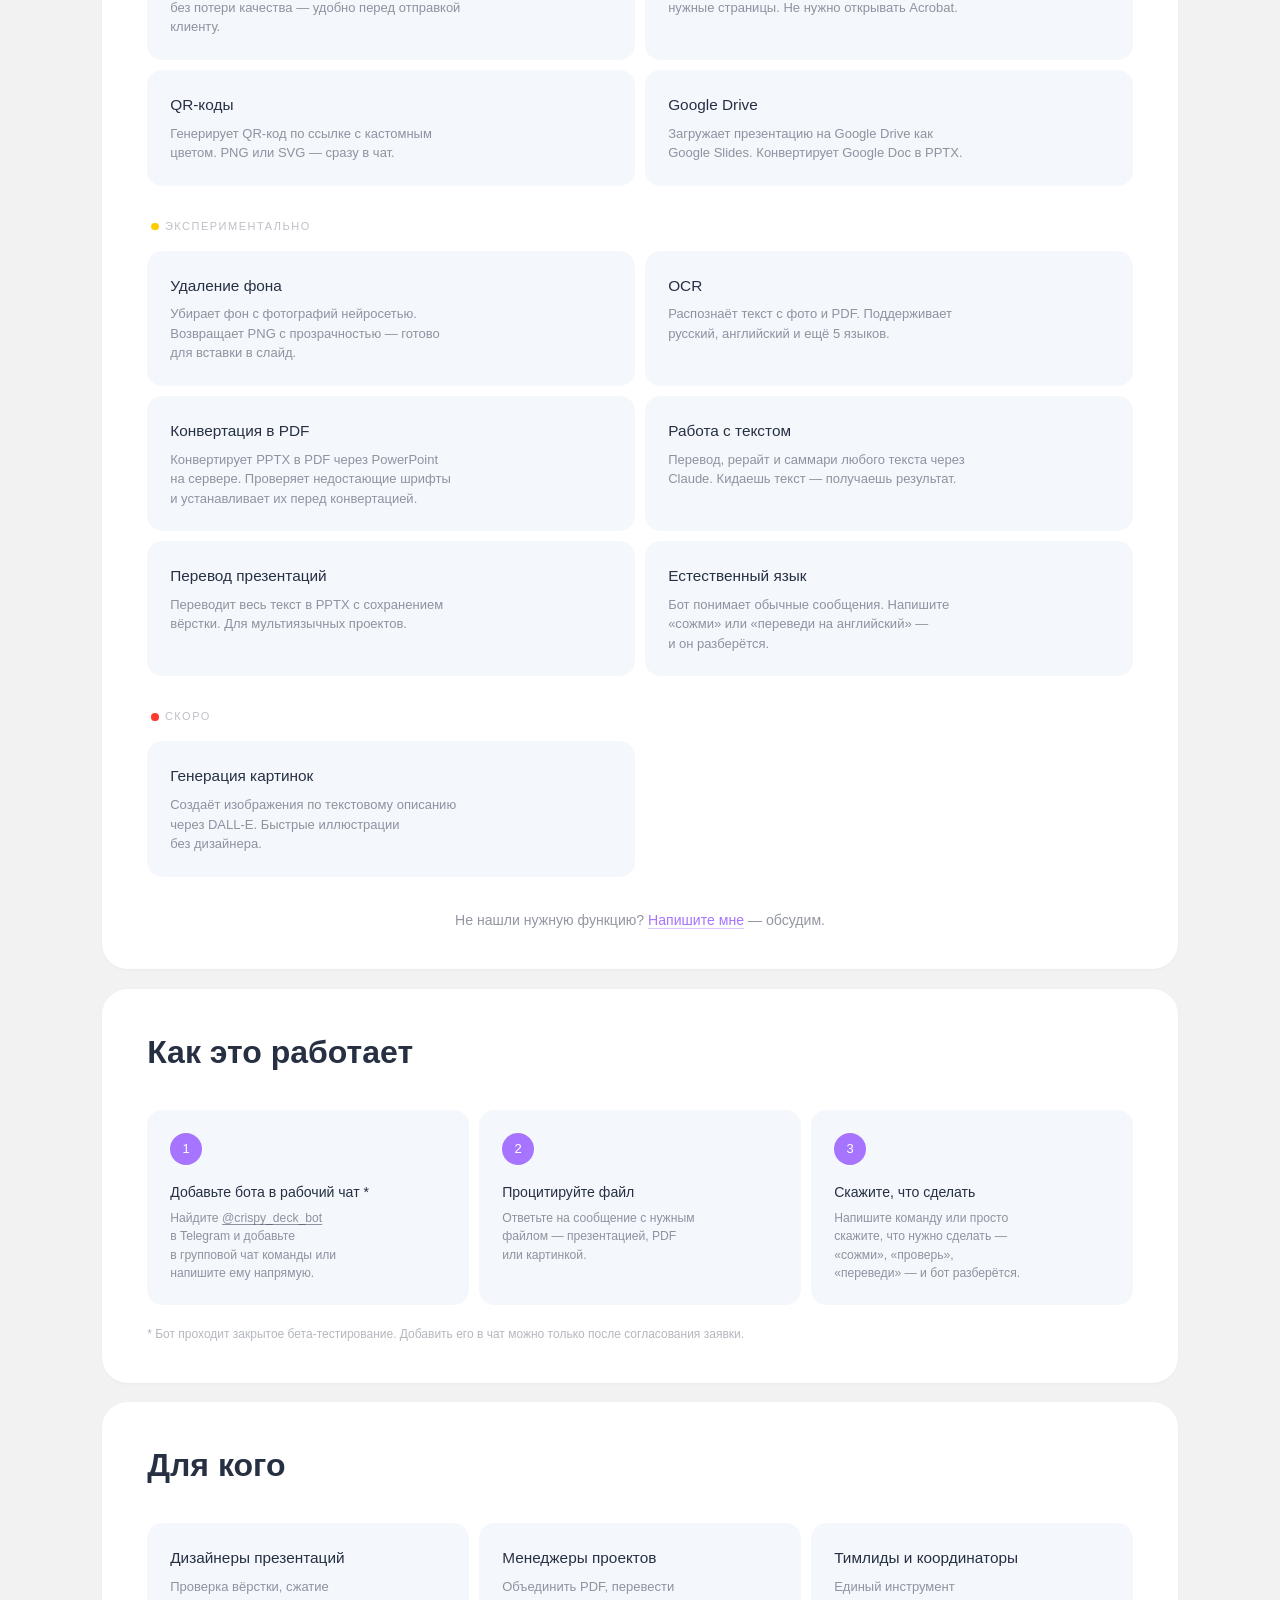
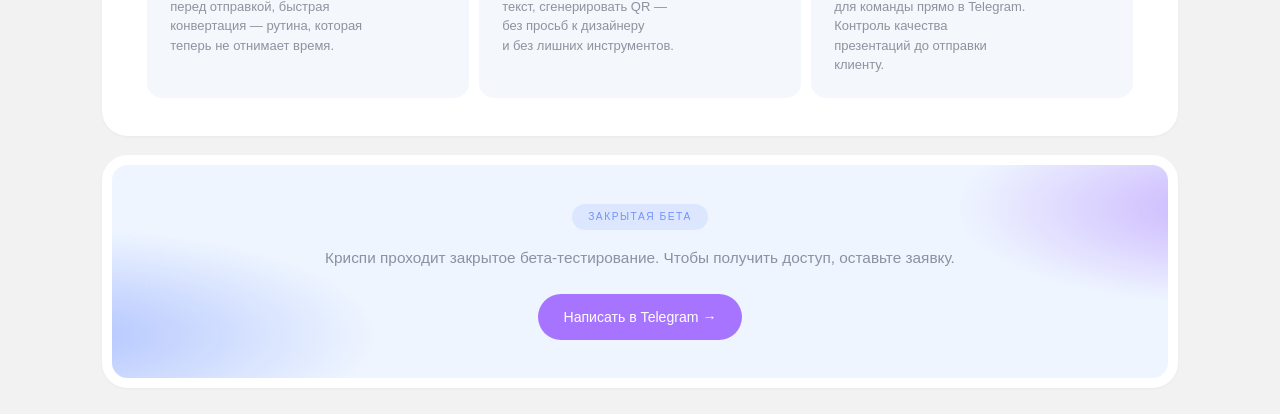
==== commit ff9294b4: "Simplify check grid: remove badges, merge related items 9 items instead of 12. No more "autofix" bad" ====
--- a/index.html
+++ b/index.html
@@ -58,6 +58,33 @@
                     </div>
                     <p class="subtitle">Telegram-бот для&nbsp;команд, которые делают презентации</p>
                     <p class="description">Проверяет, сжимает, переводит и&nbsp;конвертирует файлы прямо в&nbsp;чате. Без&nbsp;лишних сервисов, без&nbsp;переключения между вкладками.</p>
+                    <div class="hero-chat-mobile">
+                        <div class="chat">
+                            <div class="chat-msg chat-msg--user">
+                                <div class="chat-file">
+                                    <span class="chat-file-icon">📎</span>
+                                    <span class="chat-file-name">Deck_Q4.pptx</span>
+                                    <span class="chat-file-size">48.2 MB</span>
+                                </div>
+                            </div>
+                            <div class="chat-msg chat-msg--user">
+                                <span class="chat-text">Криспи, сожми файл</span>
+                            </div>
+                            <div class="chat-msg chat-msg--bot">
+                                <span class="chat-bot-name">Криспи</span>
+                                <span class="chat-text">Сжато без&nbsp;потери качества</span>
+                                <span class="chat-result">48.2 MB → 12.1 MB <span class="chat-result-pct">−75%</span></span>
+                            </div>
+                            <div class="chat-msg chat-msg--user">
+                                <span class="chat-text">Теперь закинь его в&nbsp;Гугл-слайды</span>
+                            </div>
+                            <div class="chat-msg chat-msg--bot">
+                                <span class="chat-bot-name">Криспи</span>
+                                <span class="chat-text">Загружено на&nbsp;Google Drive</span>
+                                <span class="chat-link">docs.google.com/presentation/d/… ↗</span>
+                            </div>
+                        </div>
+                    </div>
                     <div class="hero-buttons">
                         <button class="hero-btn hero-btn--primary" onclick="document.getElementById('modal').showModal()">Попробовать</button>
                         <a href="#features" class="hero-btn hero-btn--secondary">Подробнее</a>
@@ -113,52 +140,34 @@
                         <div class="check-item">
                             <div class="check-title">Типографика</div>
                             <div class="check-detail">Двойные пробелы, пробелы перед знаками препинания, дефис вместо тире, прямые кавычки вместо «ёлочек» и&nbsp;другое</div>
-                            <span class="fix-badge">Автофикс</span>
                         </div>
                         <div class="check-item">
                             <div class="check-title">Чужие шрифты</div>
                             <div class="check-detail">Находит шрифты, которые были использованы по&nbsp;ошибке</div>
-                            <span class="fix-badge">Автофикс</span>
                         </div>
                         <div class="check-item">
                             <div class="check-title">Позиции заголовков</div>
-                            <div class="check-detail">Группирует заголовки по&nbsp;размеру шрифта и&nbsp;находит сдвиги относительно эталонного слайда</div>
-                            <span class="fix-badge">Автофикс</span>
+                            <div class="check-detail">Проверяет положение заголовков и&nbsp;выравнивает их, чтобы ничего не&nbsp;скакало при переключении слайдов</div>
                         </div>
                         <div class="check-item">
                             <div class="check-title">Скругления углов</div>
                             <div class="check-detail">Сравнивает радиусы скругления всех фигур и&nbsp;приводит к&nbsp;единому значению</div>
-                            <span class="fix-badge">Автофикс</span>
-                        </div>
-                        <div class="check-item">
-                            <div class="check-title">Отступы текста</div>
-                            <div class="check-detail">Проверяет внутренние отступы текстовых блоков внутри фигур одного типа</div>
-                        </div>
-                        <div class="check-item">
-                            <div class="check-title">Выравнивание фигур</div>
-                            <div class="check-detail">Находит фигуры одного типа, сгруппированные в&nbsp;ряды или колонки, и&nbsp;показывает отклонения в&nbsp;мм</div>
-                        </div>
-                        <div class="check-item">
-                            <div class="check-title">Расстояния между фигурами</div>
-                            <div class="check-detail">Сравнивает горизонтальные и&nbsp;вертикальные зазоры между однотипными фигурами</div>
+                        </div>
+                        <div class="check-item">
+                            <div class="check-title">Геометрия слайдов</div>
+                            <div class="check-detail">Отступы текста, выравнивание фигур в&nbsp;рядах и&nbsp;колонках, расстояния между элементами&nbsp;— всё должно быть консистентно</div>
                         </div>
                         <div class="check-item">
                             <div class="check-title">Неразрывные пробелы</div>
                             <div class="check-detail">Расставляет неразрывные пробелы после предлогов и&nbsp;союзов, чтобы они не&nbsp;отрывались от&nbsp;следующего слова</div>
-                            <span class="fix-badge">Автофикс</span>
                         </div>
                         <div class="check-item">
                             <div class="check-title">Склейка soft&nbsp;return</div>
                             <div class="check-detail">Объединяет строки, разбитые мягким переносом, в&nbsp;единый текстовый блок</div>
-                            <span class="fix-badge">Автофикс</span>
-                        </div>
-                        <div class="check-item">
-                            <div class="check-title">Стили фигур</div>
-                            <div class="check-detail">Несогласованные заливки, тени и&nbsp;обводки среди фигур одного типа</div>
-                        </div>
-                        <div class="check-item">
-                            <div class="check-title">Цвета текста и&nbsp;фигур</div>
-                            <div class="check-detail">Находит похожие, но&nbsp;не&nbsp;одинаковые цвета текста одного размера и&nbsp;заливки фигур</div>
+                        </div>
+                        <div class="check-item">
+                            <div class="check-title">Стили и&nbsp;цвета</div>
+                            <div class="check-detail">Заливки, тени, обводки и&nbsp;цвета текста&nbsp;— находит несогласованности среди однотипных элементов</div>
                         </div>
                         <div class="check-item">
                             <div class="check-title">Орфография</div>
--- a/style.css
+++ b/style.css
@@ -912,6 +912,10 @@
     background: #b78aff;
 }
 
+.hero-chat-mobile {
+    display: none;
+}
+
 /* Check expand (mobile) */
 
 .check-expand-input {
@@ -926,7 +930,7 @@
 
 @media (max-width: 700px) {
     .hero {
-        min-height: 100vh;
+        min-height: 90vh;
         padding: 80px 0 24px;
     }
 
@@ -1032,15 +1036,21 @@
     }
 
     .hero-content {
-        display: flex;
-        flex-direction: column-reverse;
-        height: 100%;
+        display: block;
     }
 
     .hero-chat {
-        width: 100%;
-        max-width: 280px;
-        margin-bottom: clamp(24px, 4vw, 40px);
+        display: none;
+    }
+
+    .hero-chat-mobile {
+        display: block;
+        max-width: 240px;
+        margin: clamp(16px, 3vw, 28px) 0;
+    }
+
+    .hero-chat-mobile .chat {
+        font-size: clamp(10px, 2.8vw, 13px);
     }
 }
 
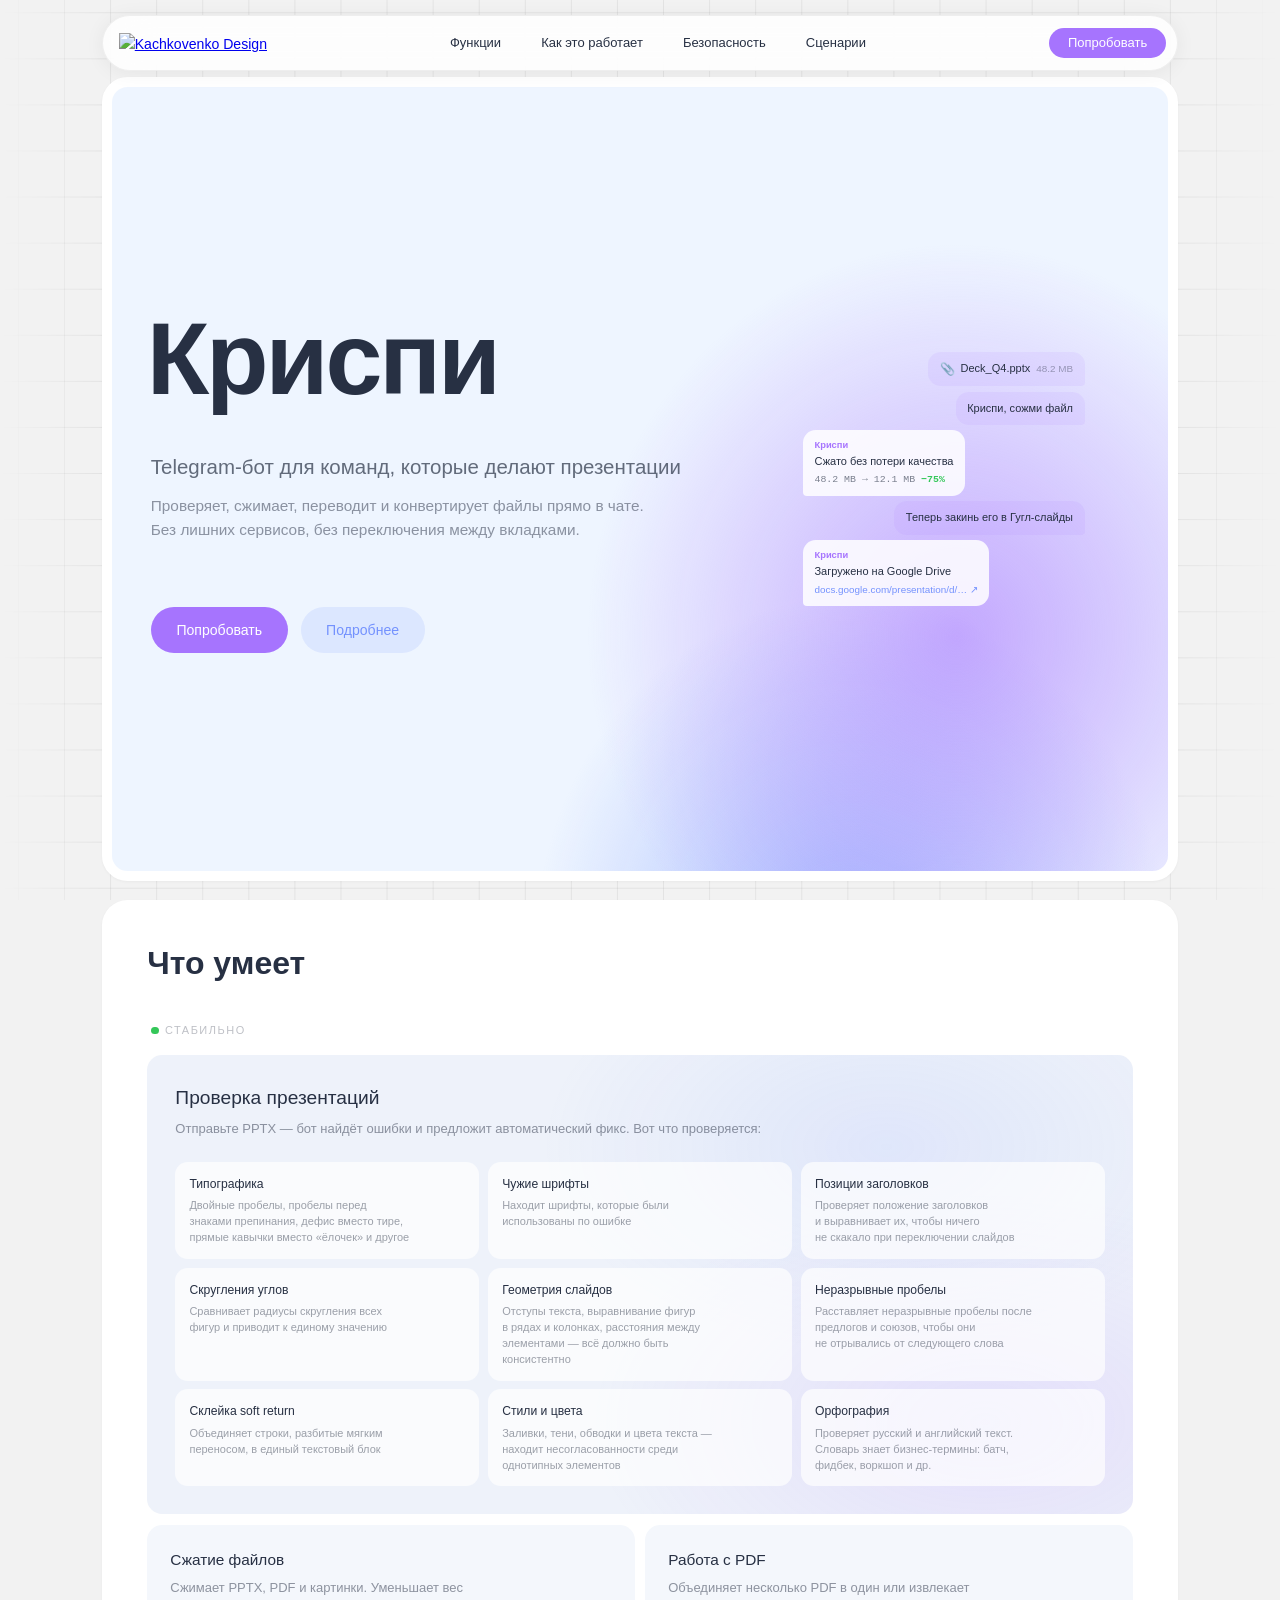
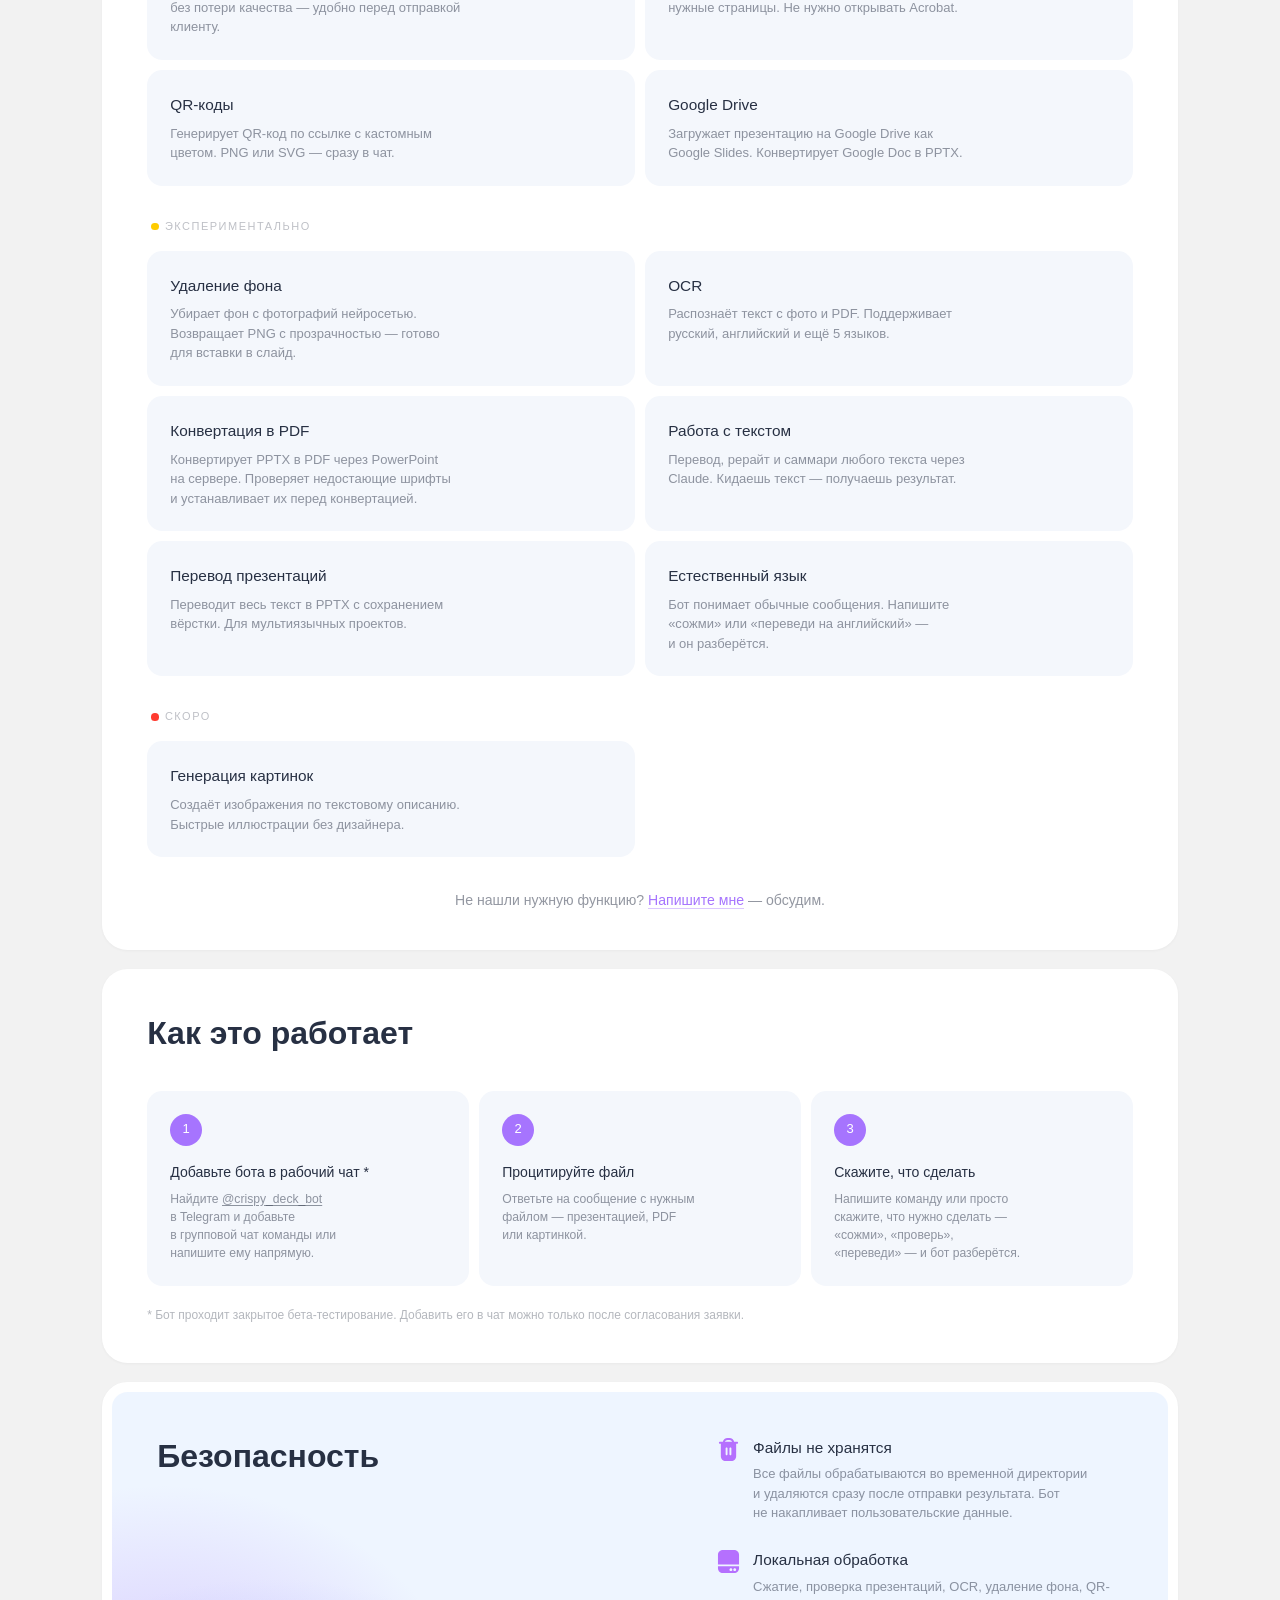
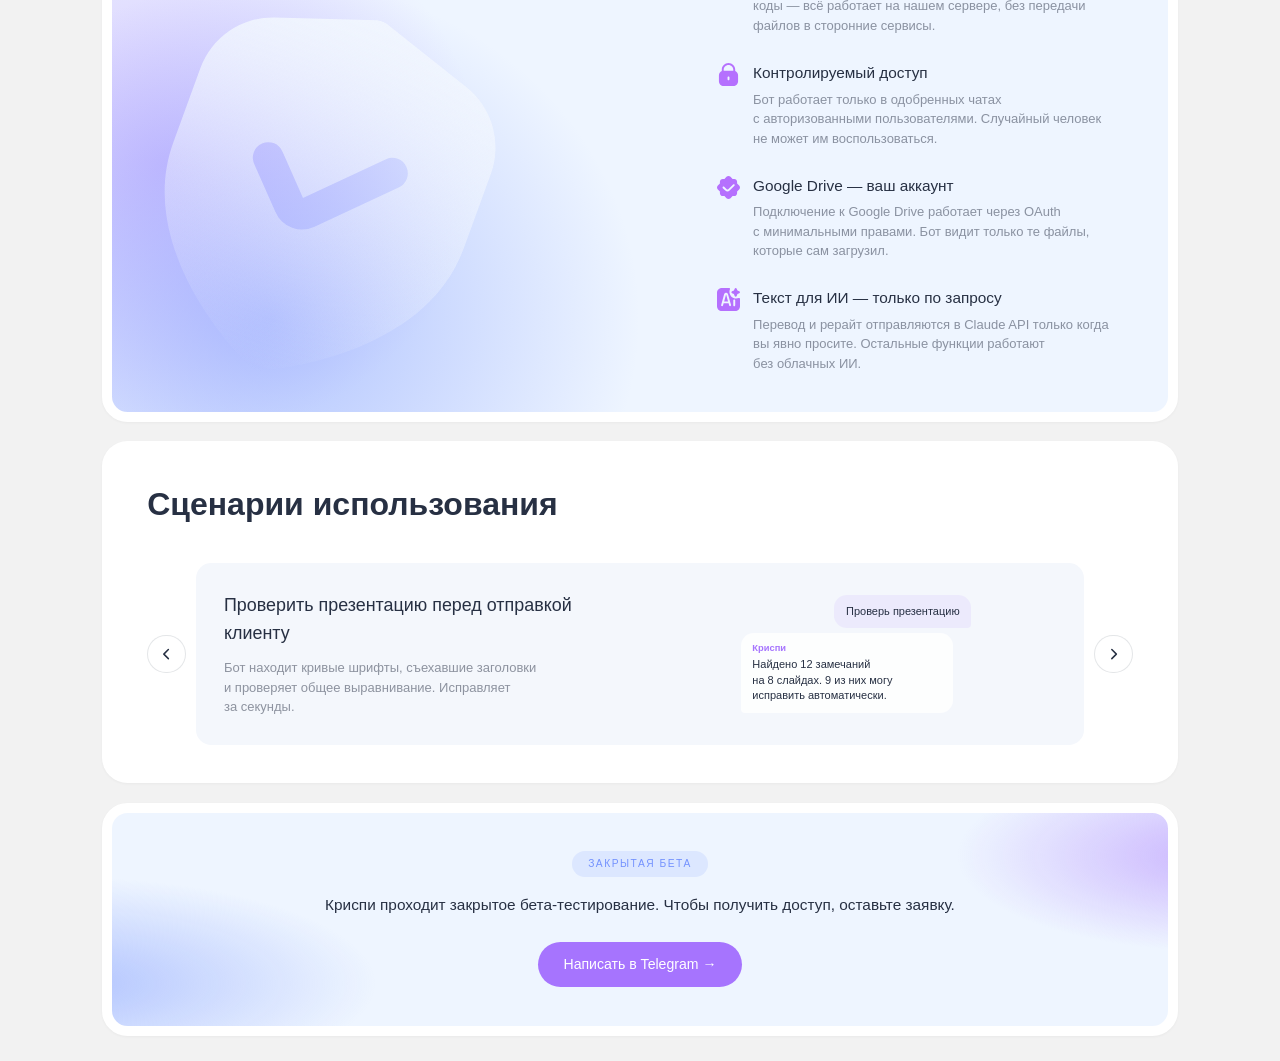
==== commit ffc16f39: "Redesign security block, add use cases carousel, icon updates - Security: shield illustration, SVG i" ====
--- a/index.html
+++ b/index.html
@@ -21,7 +21,8 @@
         <div class="nav-links">
             <a href="#features">Функции</a>
             <a href="#how">Как это работает</a>
-            <a href="#audience">Для кого</a>
+            <a href="#security">Безопасность</a>
+            <a href="#audience">Сценарии</a>
         </div>
         <button class="nav-cta" onclick="document.getElementById('modal').showModal()">Попробовать</button>
         <button class="nav-burger" onclick="document.querySelector('.nav-inner').classList.toggle('nav-open');document.querySelector('.nav-mobile-overlay').classList.toggle('active')" aria-label="Меню">
@@ -243,7 +244,7 @@
 
                 <div class="feature-card">
                     <div class="feature-name">Генерация картинок</div>
-                    <div class="feature-desc">Создаёт изображения по&nbsp;текстовому описанию через DALL&#8209;E. Быстрые иллюстрации без&nbsp;дизайнера.</div>
+                    <div class="feature-desc">Создаёт изображения по&nbsp;текстовому описанию. Быстрые иллюстрации без&nbsp;дизайнера.</div>
                 </div>
 
             </div>
@@ -288,24 +289,141 @@
     </div>
 </section>
 
-<!-- Audience -->
-<section class="audience" id="audience">
+<!-- Security -->
+<section class="security" id="security">
+    <div class="container">
+        <div class="section-card security-card">
+        <h2>Безопасность</h2>
+        <div class="security-layout">
+            <div class="security-list">
+                <div class="security-item">
+                    <div class="security-icon"><img src="icons/trash.svg" alt=""></div>
+                    <div class="security-title">Файлы не&nbsp;хранятся</div>
+                    <div class="security-desc">Все файлы обрабатываются во&nbsp;временной директории и&nbsp;удаляются сразу после отправки результата. Бот не&nbsp;накапливает пользовательские данные.</div>
+                </div>
+                <div class="security-item">
+                    <div class="security-icon"><img src="icons/hdd.svg" alt=""></div>
+                    <div class="security-title">Локальная обработка</div>
+                    <div class="security-desc">Сжатие, проверка презентаций, OCR, удаление фона, QR-коды&nbsp;— всё работает на&nbsp;нашем сервере, без&nbsp;передачи файлов в&nbsp;сторонние сервисы.</div>
+                </div>
+                <div class="security-item">
+                    <div class="security-icon"><img src="icons/lock.svg" alt=""></div>
+                    <div class="security-title">Контролируемый доступ</div>
+                    <div class="security-desc">Бот работает только в&nbsp;одобренных чатах с&nbsp;авторизованными пользователями. Случайный человек не&nbsp;может им&nbsp;воспользоваться.</div>
+                </div>
+                <div class="security-item">
+                    <div class="security-icon"><img src="icons/shield.svg" alt=""></div>
+                    <div class="security-title">Google Drive&nbsp;— ваш аккаунт</div>
+                    <div class="security-desc">Подключение к&nbsp;Google Drive работает через OAuth с&nbsp;минимальными правами. Бот видит только те&nbsp;файлы, которые сам загрузил.</div>
+                </div>
+                <div class="security-item">
+                    <div class="security-icon"><img src="icons/ai.svg" alt=""></div>
+                    <div class="security-title">Текст для&nbsp;ИИ&nbsp;— только по&nbsp;запросу</div>
+                    <div class="security-desc">Перевод и&nbsp;рерайт отправляются в&nbsp;Claude API только когда вы&nbsp;явно просите. Остальные функции работают без&nbsp;облачных ИИ.</div>
+                </div>
+            </div>
+        </div>
+        </div>
+    </div>
+</section>
+
+<!-- Use cases -->
+<section class="usecases" id="audience">
     <div class="container">
         <div class="section-card">
-        <h2>Для кого</h2>
-        <div class="audience-grid">
-            <div class="audience-card">
-                <div class="audience-role">Дизайнеры презентаций</div>
-                <div class="audience-desc">Проверка вёрстки, сжатие перед отправкой, быстрая конвертация&nbsp;— рутина, которая теперь не&nbsp;отнимает время.</div>
-            </div>
-            <div class="audience-card">
-                <div class="audience-role">Менеджеры проектов</div>
-                <div class="audience-desc">Объединить PDF, перевести текст, сгенерировать QR&nbsp;— без&nbsp;просьб к&nbsp;дизайнеру и&nbsp;без&nbsp;лишних инструментов.</div>
-            </div>
-            <div class="audience-card">
-                <div class="audience-role">Тимлиды и&nbsp;координаторы</div>
-                <div class="audience-desc">Единый инструмент для&nbsp;команды прямо в&nbsp;Telegram. Контроль качества презентаций до&nbsp;отправки клиенту.</div>
-            </div>
+        <h2>Сценарии использования</h2>
+        <div class="carousel">
+            <button class="carousel-arrow carousel-arrow--prev" aria-label="Назад">
+                <svg viewBox="0 0 24 24" fill="none"><path d="M15 18l-6-6 6-6" stroke="currentColor" stroke-width="2" stroke-linecap="round" stroke-linejoin="round"/></svg>
+            </button>
+            <div class="carousel-track">
+
+                <div class="carousel-slide">
+                    <div class="usecase-text">
+                        <div class="usecase-title">Проверить презентацию перед отправкой клиенту</div>
+                        <div class="usecase-desc">Бот находит кривые шрифты, съехавшие заголовки и&nbsp;проверяет общее выравнивание. Исправляет за&nbsp;секунды.</div>
+                    </div>
+                    <div class="usecase-chat">
+                        <div class="chat">
+                            <div class="chat-msg chat-msg--user"><span class="chat-text">Проверь презентацию</span></div>
+                            <div class="chat-msg chat-msg--bot">
+                                <span class="chat-bot-name">Криспи</span>
+                                <span class="chat-text">Найдено 12&nbsp;замечаний на&nbsp;8&nbsp;слайдах. 9&nbsp;из&nbsp;них могу исправить автоматически.</span>
+                            </div>
+                        </div>
+                    </div>
+                </div>
+
+                <div class="carousel-slide">
+                    <div class="usecase-text">
+                        <div class="usecase-title">Сжать тяжёлую презентацию или любой файл</div>
+                        <div class="usecase-desc">Без видимой потери качества. Сразу в&nbsp;чате и&nbsp;за&nbsp;одну команду.</div>
+                    </div>
+                    <div class="usecase-chat">
+                        <div class="chat">
+                            <div class="chat-msg chat-msg--user"><span class="chat-text">Сожми файл</span></div>
+                            <div class="chat-msg chat-msg--bot">
+                                <span class="chat-bot-name">Криспи</span>
+                                <span class="chat-text">Сжато без&nbsp;потери качества</span>
+                                <span class="chat-result">48.2 MB → 12.1 MB <span class="chat-result-pct">−75%</span></span>
+                            </div>
+                        </div>
+                    </div>
+                </div>
+
+                <div class="carousel-slide">
+                    <div class="usecase-text">
+                        <div class="usecase-title">Перевести презентацию на&nbsp;другой язык</div>
+                        <div class="usecase-desc">Перевод прямо в&nbsp;файле PPTX. Не&nbsp;нужно копировать и&nbsp;вставлять вручную. Главное&nbsp;— проверить вёрстку после перевода.</div>
+                    </div>
+                    <div class="usecase-chat">
+                        <div class="chat">
+                            <div class="chat-msg chat-msg--user"><span class="chat-text">Переведи на&nbsp;английский</span></div>
+                            <div class="chat-msg chat-msg--bot">
+                                <span class="chat-bot-name">Криспи</span>
+                                <span class="chat-text">Переведено. 24&nbsp;слайда, 186&nbsp;текстовых блоков.</span>
+                            </div>
+                        </div>
+                    </div>
+                </div>
+
+                <div class="carousel-slide">
+                    <div class="usecase-text">
+                        <div class="usecase-title">Загрузить в&nbsp;Google Slides для&nbsp;совместной работы</div>
+                        <div class="usecase-desc">Одна команда&nbsp;— и&nbsp;файл уже на&nbsp;Google Drive с&nbsp;правами на&nbsp;редактирование.</div>
+                    </div>
+                    <div class="usecase-chat">
+                        <div class="chat">
+                            <div class="chat-msg chat-msg--user"><span class="chat-text">Закинь в&nbsp;Гугл</span></div>
+                            <div class="chat-msg chat-msg--bot">
+                                <span class="chat-bot-name">Криспи</span>
+                                <span class="chat-text">Загружено на&nbsp;Google Drive</span>
+                                <span class="chat-link">docs.google.com/presentation/d/… ↗</span>
+                            </div>
+                        </div>
+                    </div>
+                </div>
+
+                <div class="carousel-slide">
+                    <div class="usecase-text">
+                        <div class="usecase-title">Создать QR-код или сконвертировать в&nbsp;PDF</div>
+                        <div class="usecase-desc">За&nbsp;секунды, без&nbsp;необходимости искать нужный сервис или быть у&nbsp;компьютера.</div>
+                    </div>
+                    <div class="usecase-chat">
+                        <div class="chat">
+                            <div class="chat-msg chat-msg--user"><span class="chat-text">Сделай QR на&nbsp;kachkovenko.com</span></div>
+                            <div class="chat-msg chat-msg--bot">
+                                <span class="chat-bot-name">Криспи</span>
+                                <span class="chat-text">QR-код готов ↓</span>
+                            </div>
+                        </div>
+                    </div>
+                </div>
+
+            </div>
+            <button class="carousel-arrow carousel-arrow--next" aria-label="Вперёд">
+                <svg viewBox="0 0 24 24" fill="none"><path d="M9 18l6-6-6-6" stroke="currentColor" stroke-width="2" stroke-linecap="round" stroke-linejoin="round"/></svg>
+            </button>
         </div>
         </div>
     </div>
@@ -333,5 +451,34 @@
     </div>
 </dialog>
 
+<script>
+(function() {
+    const track = document.querySelector('.carousel-track');
+    if (!track) return;
+    const slides = track.querySelectorAll('.carousel-slide');
+    const prev = document.querySelector('.carousel-arrow--prev');
+    const next = document.querySelector('.carousel-arrow--next');
+    let idx = 0;
+
+    function go(i) {
+        idx = (i + slides.length) % slides.length;
+        slides[idx].scrollIntoView({ behavior: 'smooth', block: 'nearest', inline: 'start' });
+    }
+
+    prev.addEventListener('click', function() { go(idx - 1); });
+    next.addEventListener('click', function() { go(idx + 1); });
+
+    // Update idx on manual scroll/swipe
+    var scrollTimer;
+    track.addEventListener('scroll', function() {
+        clearTimeout(scrollTimer);
+        scrollTimer = setTimeout(function() {
+            var slideWidth = slides[0].offsetWidth;
+            idx = Math.round(track.scrollLeft / (slideWidth + parseInt(getComputedStyle(track).gap))) ;
+        }, 100);
+    });
+})();
+</script>
+
 </body>
 </html>
--- a/style.css
+++ b/style.css
@@ -112,7 +112,7 @@
 .nav-links a {
     font-size: clamp(13px, 1vw, 16px);
     font-weight: 500;
-    color: rgba(39, 48, 67, 0.55);
+    color: #273043;
     text-decoration: none;
     padding: 6px 14px;
     border-radius: 100px;
@@ -748,42 +748,198 @@
     margin-top: 20px;
 }
 
-/* Audience */
-
-.audience {
+/* Security */
+
+.security {
     padding: 0 0 clamp(16px, 1.5vw, 24px);
 }
 
-.audience h2 {
+.security h2 {
     font-size: clamp(24px, 2.5vw, 48px);
     font-weight: 700;
     margin-bottom: clamp(24px, 2.5vw, 48px);
 }
 
-.audience-grid {
+.security-card {
+    background:
+        radial-gradient(ellipse 35% 55% at 15% 85%, rgba(116, 146, 254, 0.5), transparent),
+        radial-gradient(ellipse 30% 45% at 5% 60%, rgba(166, 116, 254, 0.4), transparent),
+        #eef5ff;
+    border: 10px solid #fff;
     display: grid;
-    grid-template-columns: 1fr 1fr 1fr;
-    gap: clamp(8px, 0.8vw, 16px);
-}
-
-.audience-card {
-    padding: clamp(18px, 1.8vw, 32px);
-    background: #f4f7fc;
-    border-radius: clamp(12px, 1.2vw, 20px);
-}
-
-.audience-role {
+    grid-template-columns: 1fr 42%;
+    align-items: start;
+    gap: 0;
+    position: relative;
+    overflow: hidden;
+}
+
+.security-card::before {
+    content: "";
+    position: absolute;
+    left: 2%;
+    bottom: 5%;
+    width: clamp(224px, 29vw, 448px);
+    height: clamp(224px, 29vw, 448px);
+    background: linear-gradient(to bottom, #f0f5fe, transparent);
+    transform: rotate(20deg);
+    -webkit-mask-image: url("data:image/svg+xml,%3Csvg xmlns='http://www.w3.org/2000/svg' viewBox='0 0 24 24'%3E%3Cpath d='M18.581,2.14,12.316.051a1,1,0,0,0-.632,0L5.419,2.14A4.993,4.993,0,0,0,2,6.883V12c0,7.563,9.2,11.74,9.594,11.914a1,1,0,0,0,.812,0C12.8,23.74,22,19.563,22,12V6.883A4.993,4.993,0,0,0,18.581,2.14ZM16.718,9.717l-4.272,4.272a1.873,1.873,0,0,1-1.335.553h-.033a1.872,1.872,0,0,1-1.345-.6l-2.306-2.4A1,1,0,1,1,8.868,10.16L11.112,12.5,15.3,8.3a1,1,0,0,1,1.414,1.414Z'/%3E%3C/svg%3E");
+    -webkit-mask-size: contain;
+    -webkit-mask-repeat: no-repeat;
+    mask-image: url("data:image/svg+xml,%3Csvg xmlns='http://www.w3.org/2000/svg' viewBox='0 0 24 24'%3E%3Cpath d='M18.581,2.14,12.316.051a1,1,0,0,0-.632,0L5.419,2.14A4.993,4.993,0,0,0,2,6.883V12c0,7.563,9.2,11.74,9.594,11.914a1,1,0,0,0,.812,0C12.8,23.74,22,19.563,22,12V6.883A4.993,4.993,0,0,0,18.581,2.14ZM16.718,9.717l-4.272,4.272a1.873,1.873,0,0,1-1.335.553h-.033a1.872,1.872,0,0,1-1.345-.6l-2.306-2.4A1,1,0,1,1,8.868,10.16L11.112,12.5,15.3,8.3a1,1,0,0,1,1.414,1.414Z'/%3E%3C/svg%3E");
+    mask-size: contain;
+    mask-repeat: no-repeat;
+    pointer-events: none;
+}
+
+.security-card > h2 {
+    margin-bottom: 0;
+    padding-top: 0;
+}
+
+.security-layout {
+    display: flex;
+    justify-content: flex-end;
+}
+
+.security-list {
+    display: flex;
+    flex-direction: column;
+    gap: clamp(20px, 2vw, 36px);
+    padding-top: 0.35em;
+}
+
+.security-item {
+    display: grid;
+    grid-template-columns: auto 1fr;
+    grid-template-rows: auto auto;
+    column-gap: clamp(10px, 1vw, 16px);
+    row-gap: 4px;
+}
+
+.security-icon {
+    grid-row: 1 / 3;
+    width: clamp(22px, 1.8vw, 30px);
+    height: clamp(22px, 1.8vw, 30px);
+    flex-shrink: 0;
+    align-self: start;
+    margin-top: 2px;
+}
+
+.security-icon img {
+    width: 100%;
+    height: 100%;
+    display: block;
+    filter: brightness(0) saturate(100%) invert(52%) sepia(67%) saturate(2876%) hue-rotate(232deg) brightness(101%) contrast(99%);
+}
+
+.security-title {
+    font-family: "Google Sans", -apple-system, sans-serif;
     font-size: clamp(14px, 1.2vw, 20px);
     font-weight: 500;
-    margin-bottom: 6px;
-    color: #273043;
-}
-
-.audience-desc {
+    color: #273043;
+}
+
+.security-desc {
     font-size: clamp(13px, 1vw, 16px);
     color: rgba(39, 48, 67, 0.5);
     line-height: 1.5;
-    max-width: 70%;
+}
+
+/* Use cases carousel */
+
+.usecases {
+    padding: 0 0 clamp(16px, 1.5vw, 24px);
+}
+
+.usecases h2 {
+    font-size: clamp(24px, 2.5vw, 48px);
+    font-weight: 700;
+    margin-bottom: clamp(24px, 2.5vw, 48px);
+}
+
+.carousel {
+    position: relative;
+    display: flex;
+    align-items: center;
+    gap: clamp(8px, 0.8vw, 16px);
+}
+
+
+.carousel-track {
+    display: flex;
+    overflow-x: auto;
+    scroll-snap-type: x mandatory;
+    scrollbar-width: none;
+    -ms-overflow-style: none;
+    gap: clamp(8px, 0.8vw, 16px);
+    flex: 1;
+}
+
+.carousel-track::-webkit-scrollbar {
+    display: none;
+}
+
+.carousel-slide {
+    flex: 0 0 100%;
+    scroll-snap-align: start;
+    display: grid;
+    grid-template-columns: 1fr 1fr;
+    gap: clamp(20px, 2.5vw, 48px);
+    align-items: center;
+    padding: clamp(20px, 2.2vw, 40px);
+    background: #f4f7fc;
+    border-radius: clamp(12px, 1.2vw, 20px);
+}
+
+.usecase-title {
+    font-family: "Google Sans", -apple-system, sans-serif;
+    font-size: clamp(16px, 1.4vw, 24px);
+    font-weight: 500;
+    color: #273043;
+    margin-bottom: clamp(8px, 0.8vw, 14px);
+}
+
+.usecase-desc {
+    font-size: clamp(13px, 1vw, 16px);
+    color: rgba(39, 48, 67, 0.5);
+    line-height: 1.5;
+    max-width: 90%;
+}
+
+.usecase-chat {
+    justify-self: center;
+    width: 100%;
+    max-width: clamp(200px, 18vw, 300px);
+}
+
+.usecase-chat .chat {
+    font-size: clamp(11px, 0.85vw, 14px);
+}
+
+.carousel-arrow {
+    flex-shrink: 0;
+    width: clamp(36px, 3vw, 48px);
+    height: clamp(36px, 3vw, 48px);
+    border-radius: 50%;
+    border: 1px solid rgba(39, 48, 67, 0.12);
+    background: #fff;
+    cursor: pointer;
+    display: flex;
+    align-items: center;
+    justify-content: center;
+    transition: background 0.2s, border-color 0.2s;
+    color: #273043;
+}
+
+.carousel-arrow:hover {
+    background: #f4f7fc;
+    border-color: rgba(39, 48, 67, 0.25);
+}
+
+.carousel-arrow svg {
+    width: 50%;
+    height: 50%;
 }
 
 /* Footer */
@@ -817,7 +973,7 @@
 
 .footer-text {
     font-size: clamp(14px, 1.2vw, 20px);
-    color: rgba(39, 48, 67, 0.5);
+    color: #273043;
     margin-bottom: 24px;
 }
 
@@ -935,9 +1091,54 @@
     }
 
     .features-grid,
-    .audience-grid,
     .steps {
         grid-template-columns: 1fr;
+    }
+
+    .security-card::before {
+        display: none;
+    }
+
+    .security-card {
+        display: block;
+        background:
+            radial-gradient(ellipse 50% 35% at 20% 95%, rgba(116, 146, 254, 0.5), transparent),
+            radial-gradient(ellipse 40% 30% at 60% 100%, rgba(166, 116, 254, 0.4), transparent),
+            #eef5ff;
+    }
+
+    .security-card h2 {
+        margin-bottom: clamp(24px, 2.5vw, 48px);
+    }
+
+    .carousel {
+        position: relative;
+    }
+
+    .carousel::after {
+        content: "";
+        position: absolute;
+        top: 0;
+        right: 0;
+        bottom: 0;
+        width: 40px;
+        background: linear-gradient(to right, transparent, #fff);
+        pointer-events: none;
+        z-index: 1;
+    }
+
+    .carousel-slide {
+        flex: 0 0 85%;
+        grid-template-columns: 1fr;
+    }
+
+    .usecase-chat {
+        max-width: 240px;
+        justify-self: start;
+    }
+
+    .carousel-arrow {
+        display: none;
     }
 
     .check-grid {
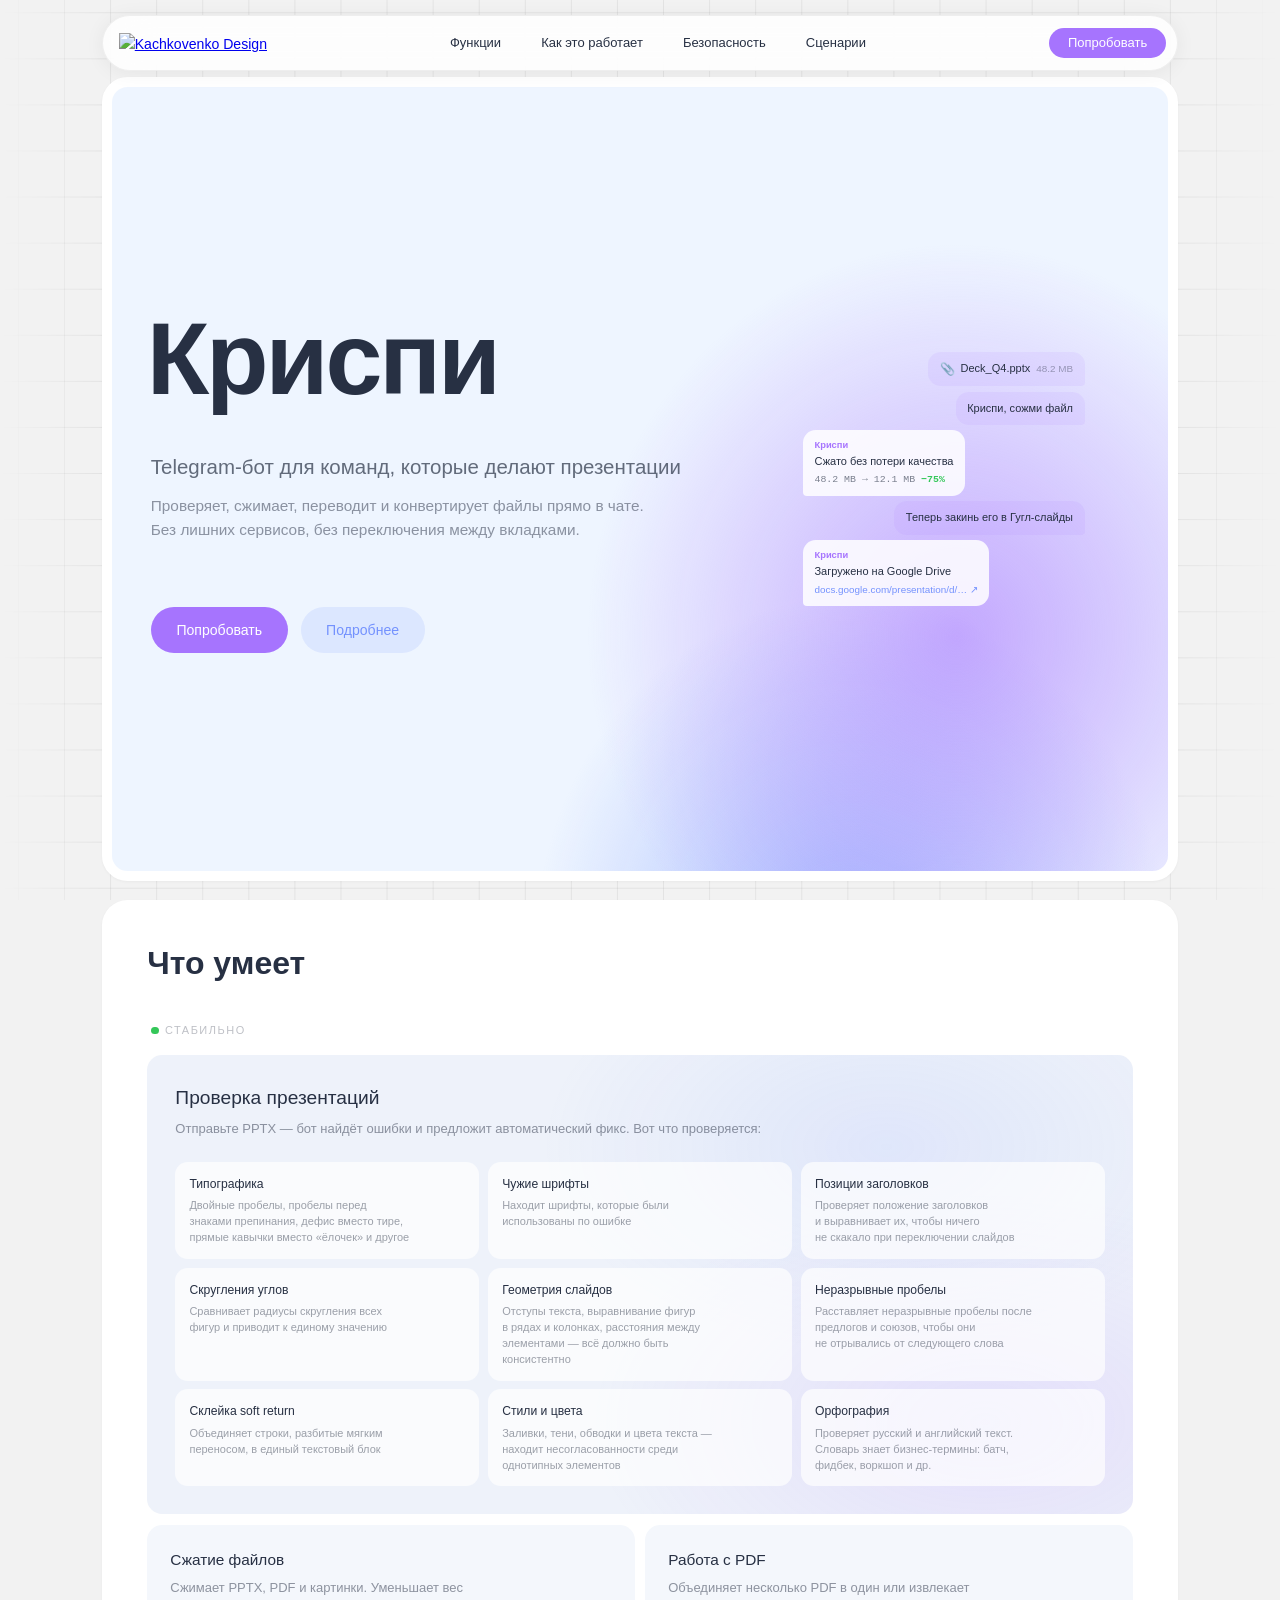
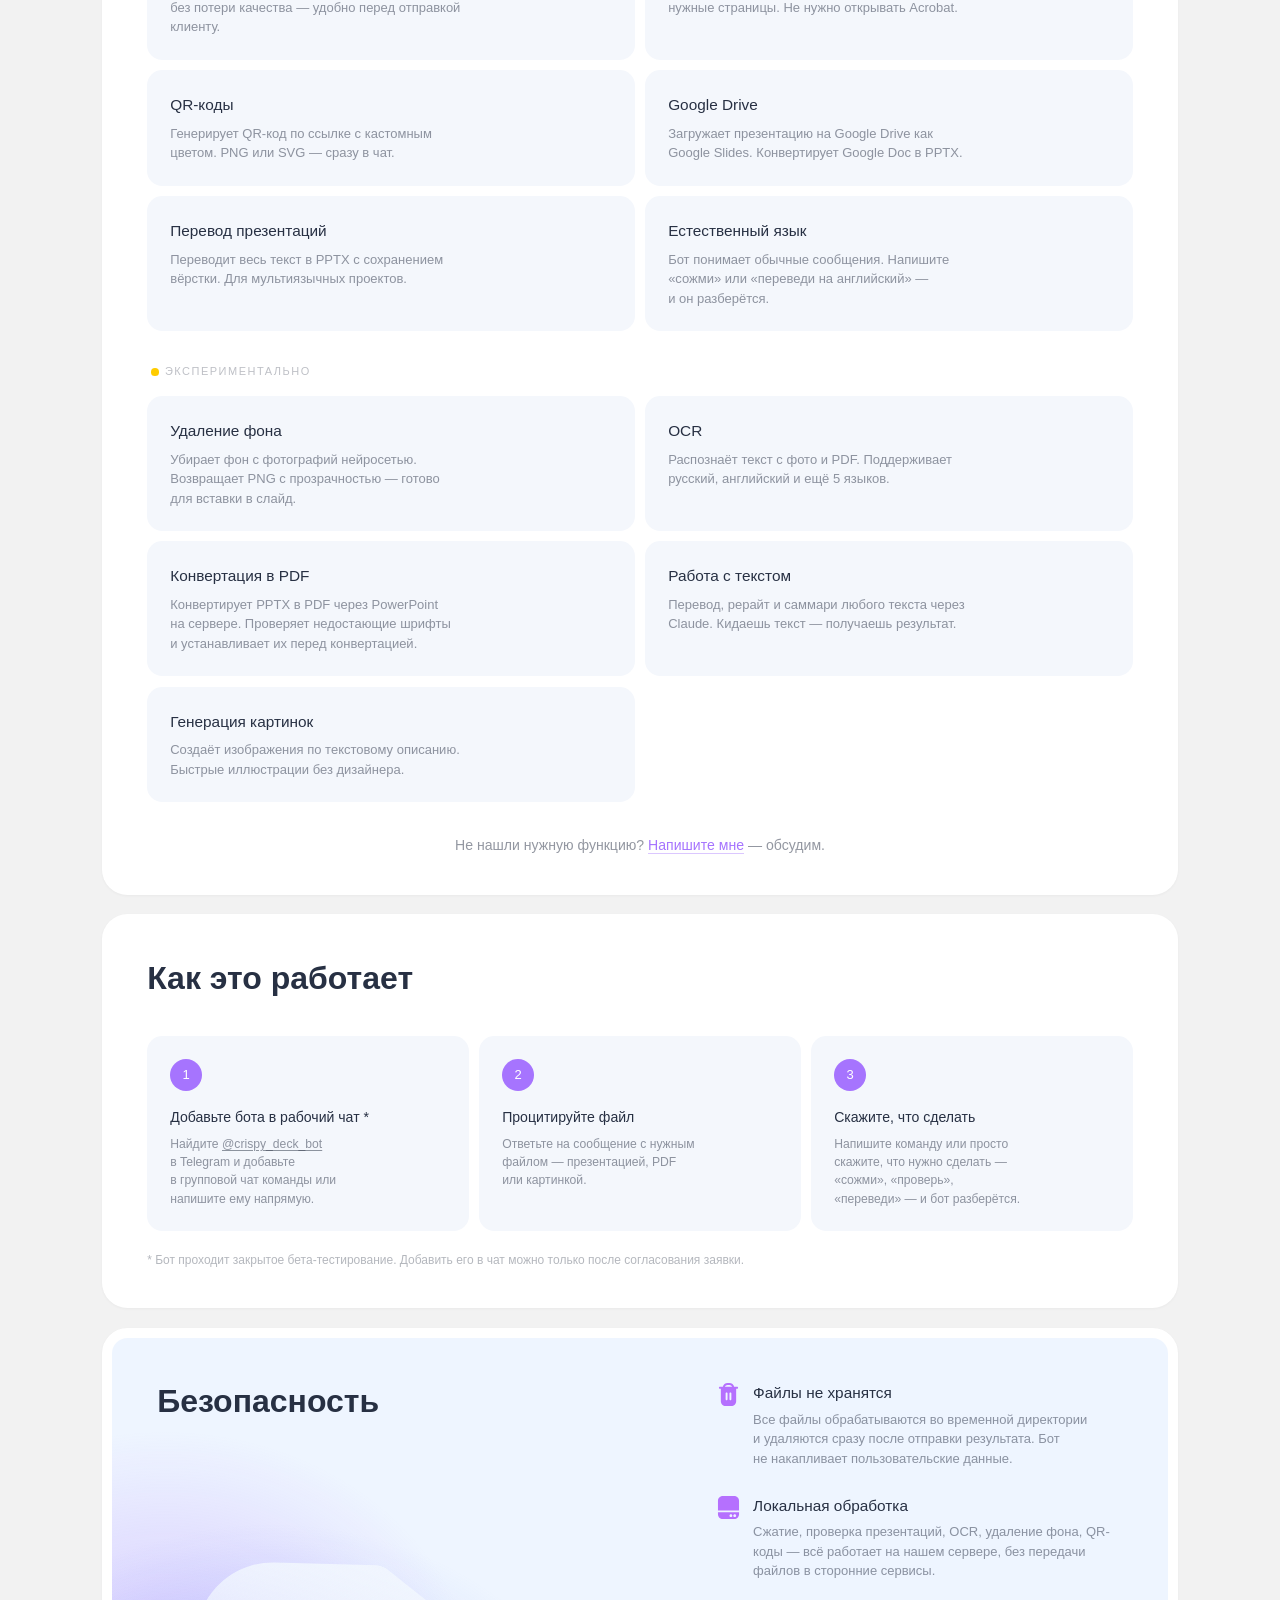
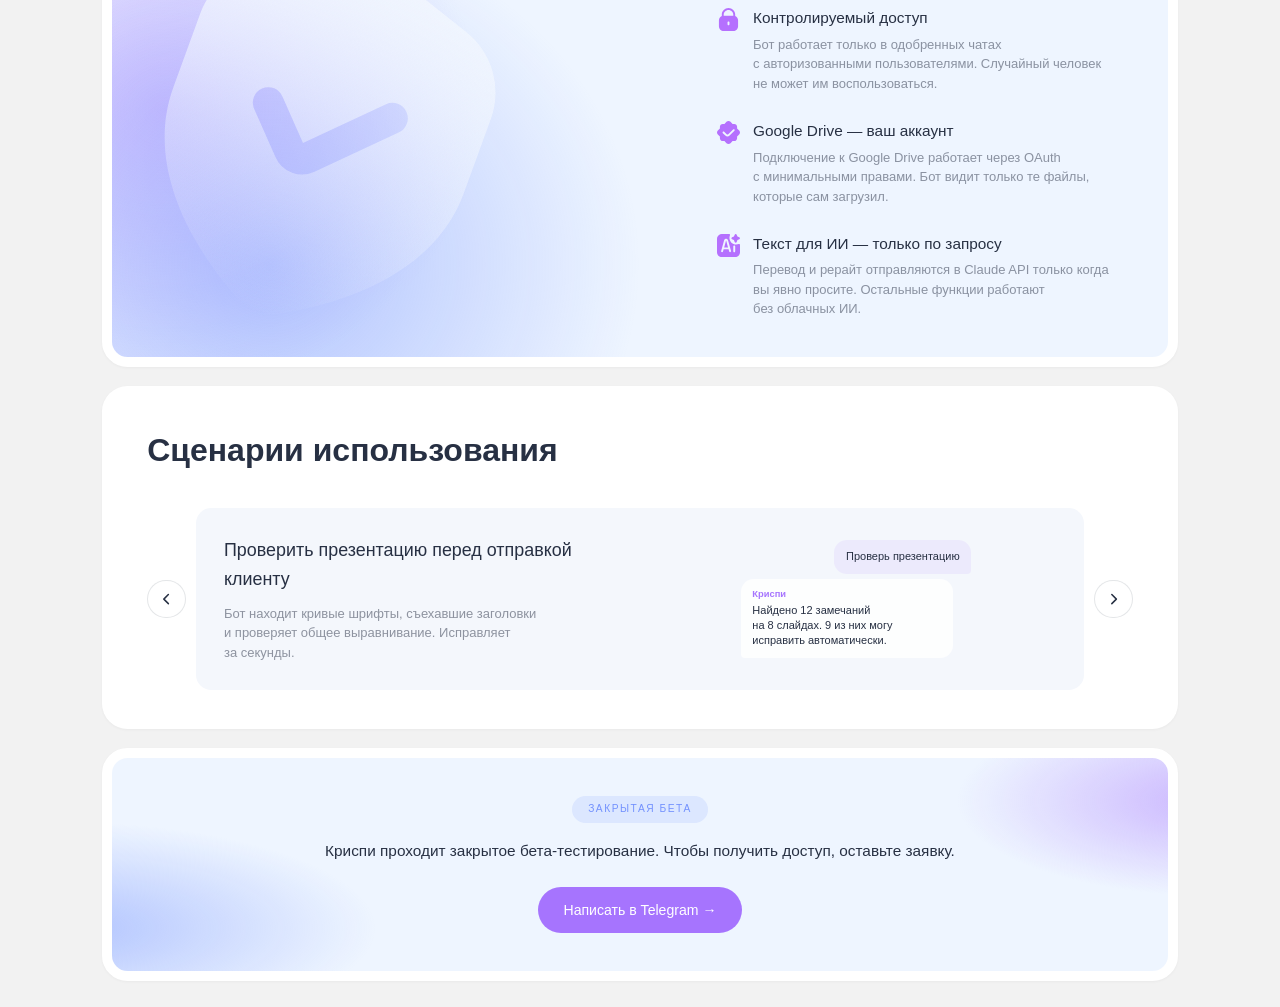
==== commit 49562781: "Reorganize feature statuses, remove "coming soon" group - Translate PPTX and natural language → stab" ====
--- a/index.html
+++ b/index.html
@@ -198,6 +198,16 @@
                     <div class="feature-desc">Загружает презентацию на&nbsp;Google Drive как Google Slides. Конвертирует Google Doc в&nbsp;PPTX.</div>
                 </div>
 
+                <div class="feature-card">
+                    <div class="feature-name">Перевод презентаций</div>
+                    <div class="feature-desc">Переводит весь текст в&nbsp;PPTX с&nbsp;сохранением вёрстки. Для&nbsp;мультиязычных проектов.</div>
+                </div>
+
+                <div class="feature-card">
+                    <div class="feature-name">Естественный язык</div>
+                    <div class="feature-desc">Бот понимает обычные сообщения. Напишите «сожми» или «переведи на&nbsp;английский»&nbsp;— и&nbsp;он&nbsp;разберётся.</div>
+                </div>
+
             </div>
         </div>
 
@@ -224,23 +234,6 @@
                     <div class="feature-name">Работа с&nbsp;текстом</div>
                     <div class="feature-desc">Перевод, рерайт и&nbsp;саммари любого текста через Claude. Кидаешь текст&nbsp;— получаешь результат.</div>
                 </div>
-
-                <div class="feature-card">
-                    <div class="feature-name">Перевод презентаций</div>
-                    <div class="feature-desc">Переводит весь текст в&nbsp;PPTX с&nbsp;сохранением вёрстки. Для&nbsp;мультиязычных проектов.</div>
-                </div>
-
-                <div class="feature-card">
-                    <div class="feature-name">Естественный язык</div>
-                    <div class="feature-desc">Бот понимает обычные сообщения. Напишите «сожми» или «переведи на&nbsp;английский»&nbsp;— и&nbsp;он&nbsp;разберётся.</div>
-                </div>
-
-            </div>
-        </div>
-
-        <div class="status-group">
-            <h3 class="status-label status-label--soon">Скоро</h3>
-            <div class="features-grid">
 
                 <div class="feature-card">
                     <div class="feature-name">Генерация картинок</div>
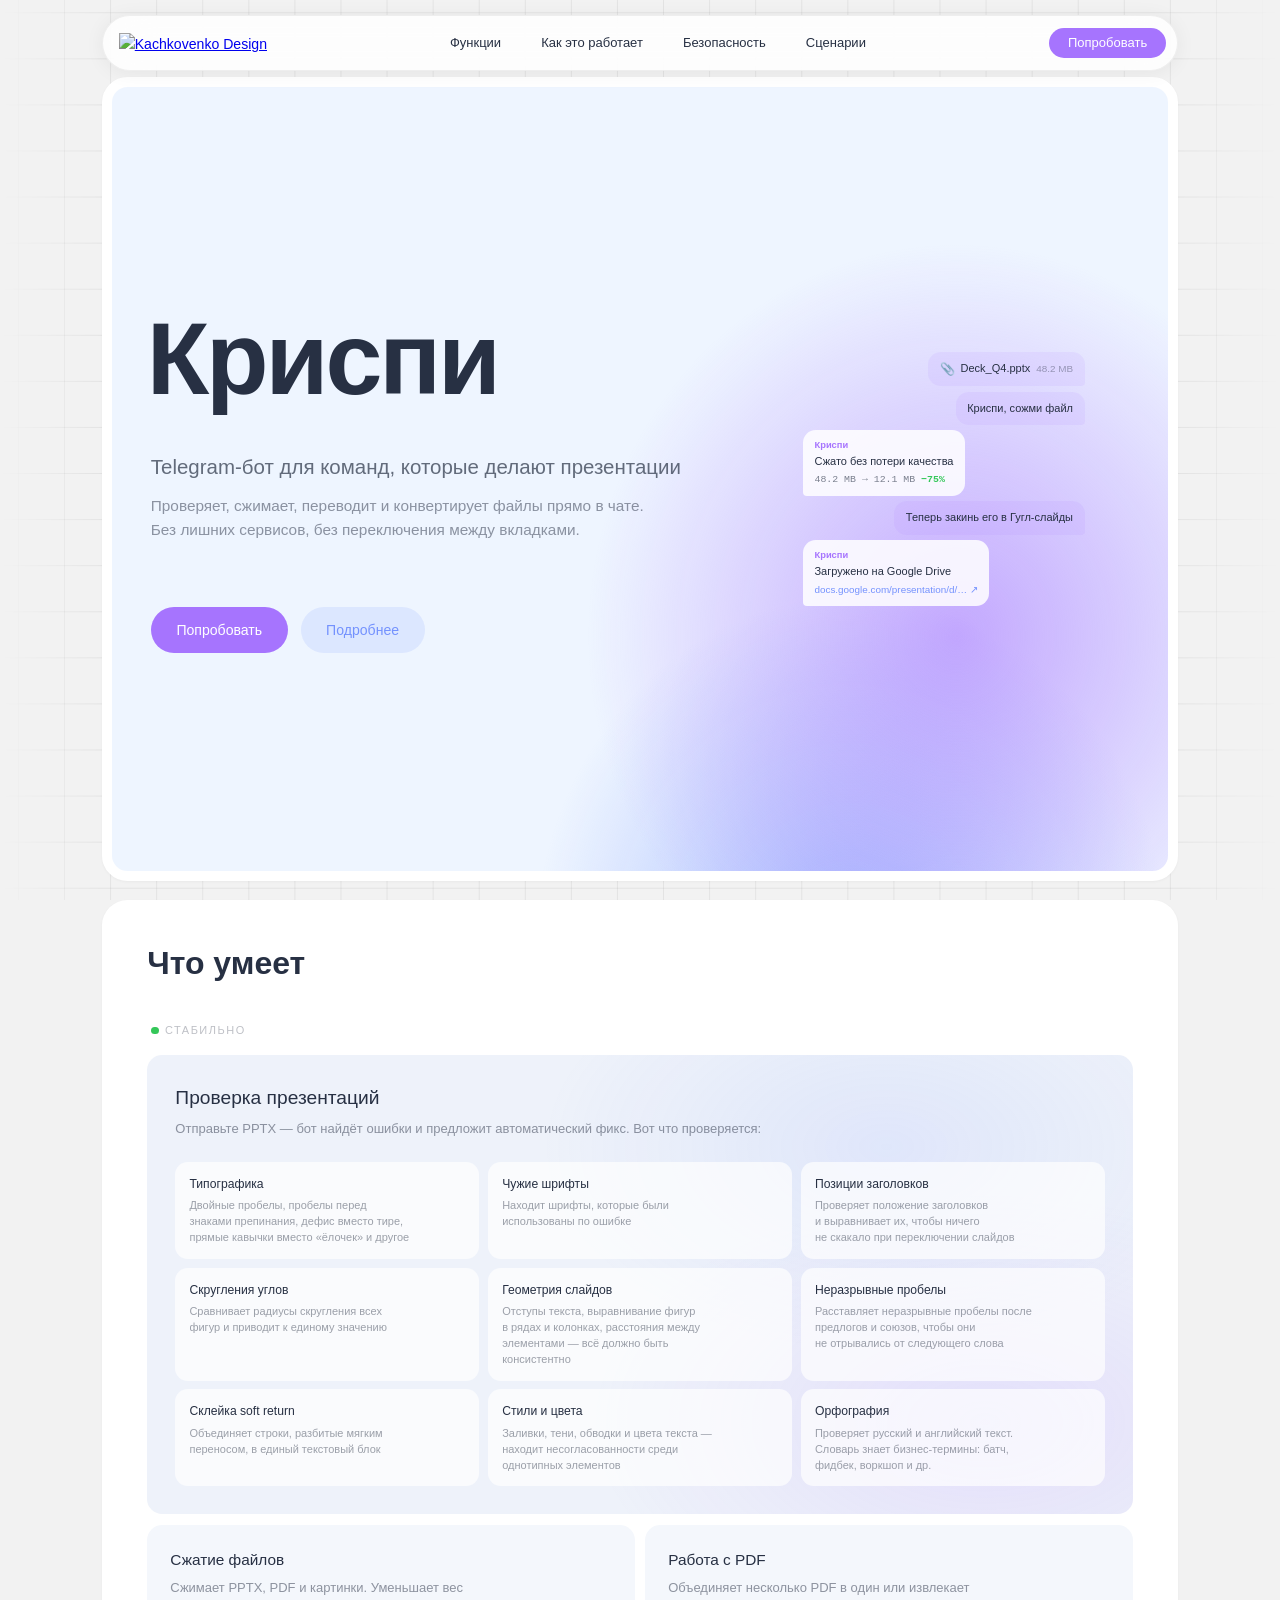
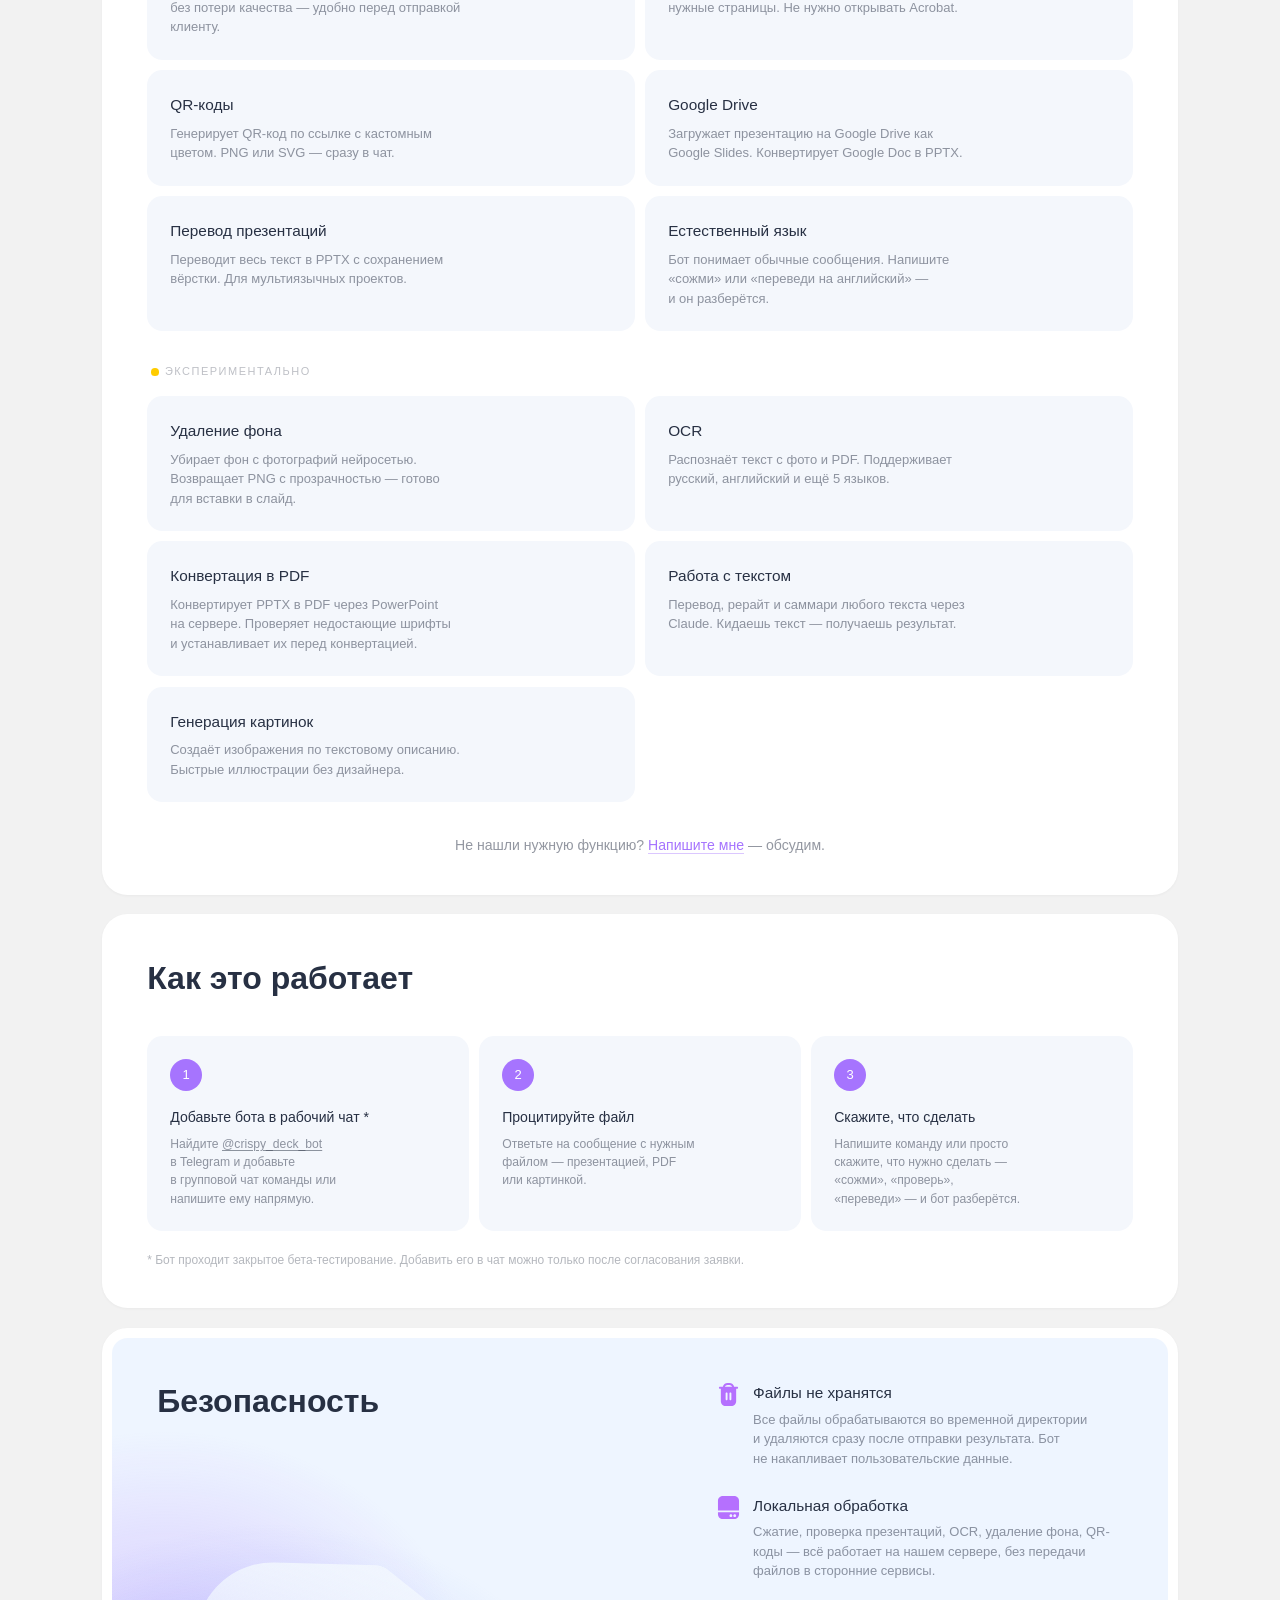
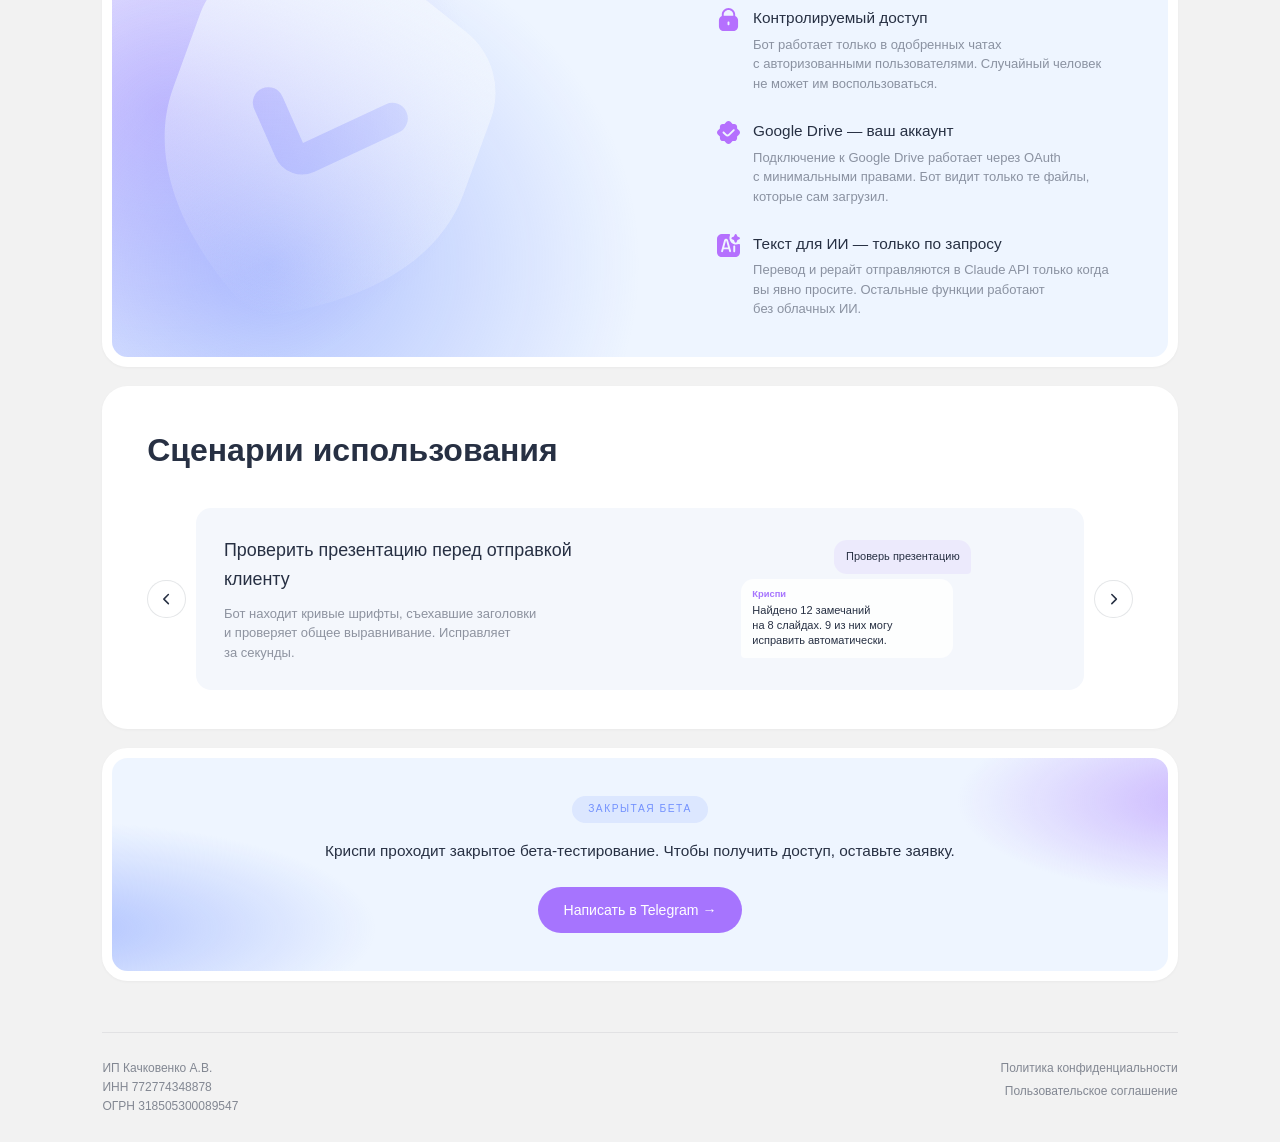
==== commit 10a6b9f2: "Add legal footer with operator details and links to /privacy /terms Слева — реквизиты ИП (наименован" ====
--- a/index.html
+++ b/index.html
@@ -433,6 +433,23 @@
     </div>
 </footer>
 
+<!-- Legal footer -->
+<div class="legal-footer">
+    <div class="container">
+        <div class="legal-footer-inner">
+            <div class="legal-footer-left">
+                <p>ИП&nbsp;Качковенко А.В.</p>
+                <p>ИНН&nbsp;772774348878</p>
+                <p>ОГРН&nbsp;318505300089547</p>
+            </div>
+            <div class="legal-footer-right">
+                <a href="/privacy">Политика конфиденциальности</a>
+                <a href="/terms">Пользовательское соглашение</a>
+            </div>
+        </div>
+    </div>
+</div>
+
 <!-- Modal -->
 <dialog id="modal" class="modal" onclick="if(event.target===this)this.close()">
     <div class="modal-content">
--- a/style.css
+++ b/style.css
@@ -977,6 +977,57 @@
     margin-bottom: 24px;
 }
 
+/* Legal footer (site-wide, под CTA-футером) */
+
+.legal-footer {
+    padding: clamp(20px, 2vw, 32px) 0 clamp(24px, 2vw, 40px);
+}
+
+.legal-footer-inner {
+    display: flex;
+    justify-content: space-between;
+    align-items: flex-start;
+    gap: clamp(16px, 2vw, 32px);
+    padding-top: clamp(20px, 2vw, 28px);
+    border-top: 1px solid rgba(39, 48, 67, 0.08);
+    font-size: clamp(12px, 0.9vw, 14px);
+    color: rgba(39, 48, 67, 0.55);
+    line-height: 1.6;
+}
+
+.legal-footer-left p {
+    margin: 0;
+}
+
+.legal-footer-right {
+    display: flex;
+    flex-direction: column;
+    align-items: flex-end;
+    gap: 4px;
+}
+
+.legal-footer-right a {
+    color: rgba(39, 48, 67, 0.55);
+    text-decoration: none;
+    transition: color 0.15s ease;
+}
+
+.legal-footer-right a:hover {
+    color: #273043;
+    text-decoration: underline;
+}
+
+@media (max-width: 640px) {
+    .legal-footer-inner {
+        flex-direction: column;
+        align-items: flex-start;
+        gap: 16px;
+    }
+    .legal-footer-right {
+        align-items: flex-start;
+    }
+}
+
 .cta-link {
     display: inline-block;
     font-size: clamp(14px, 1.1vw, 18px);
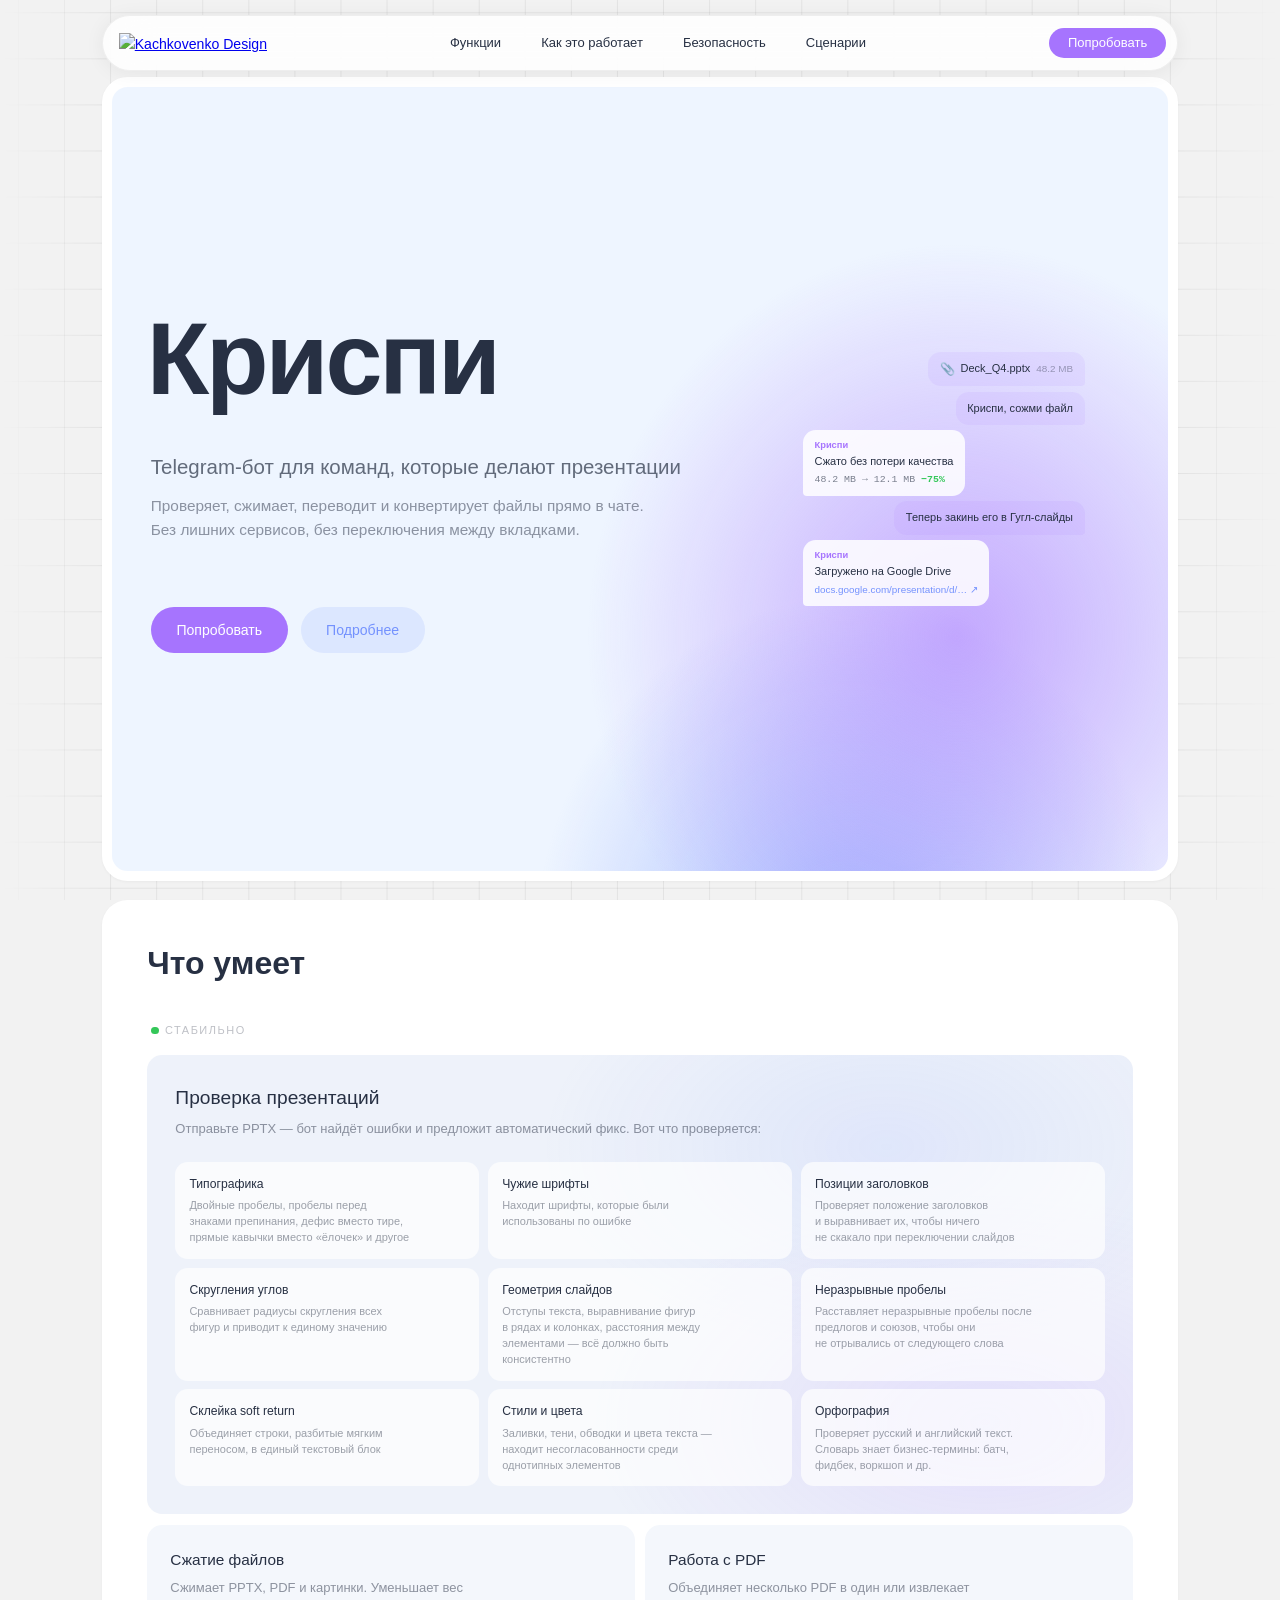
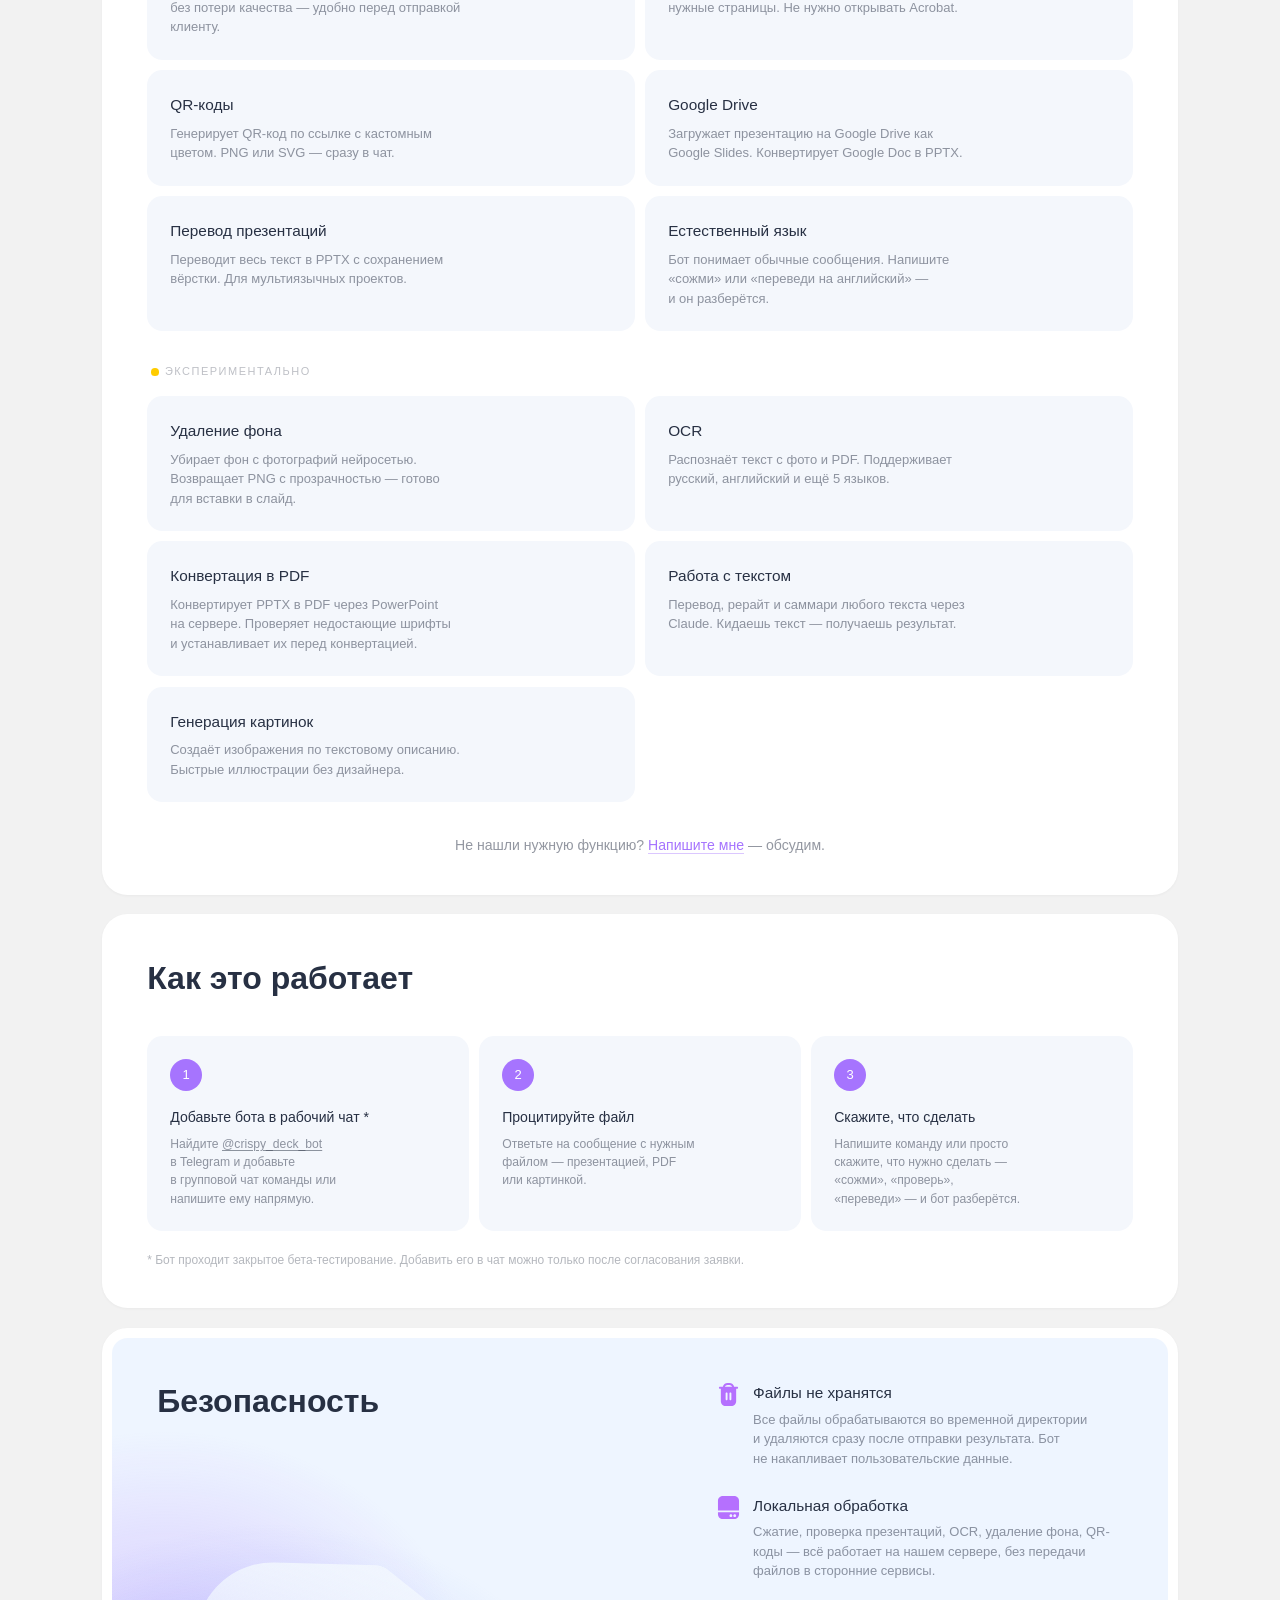
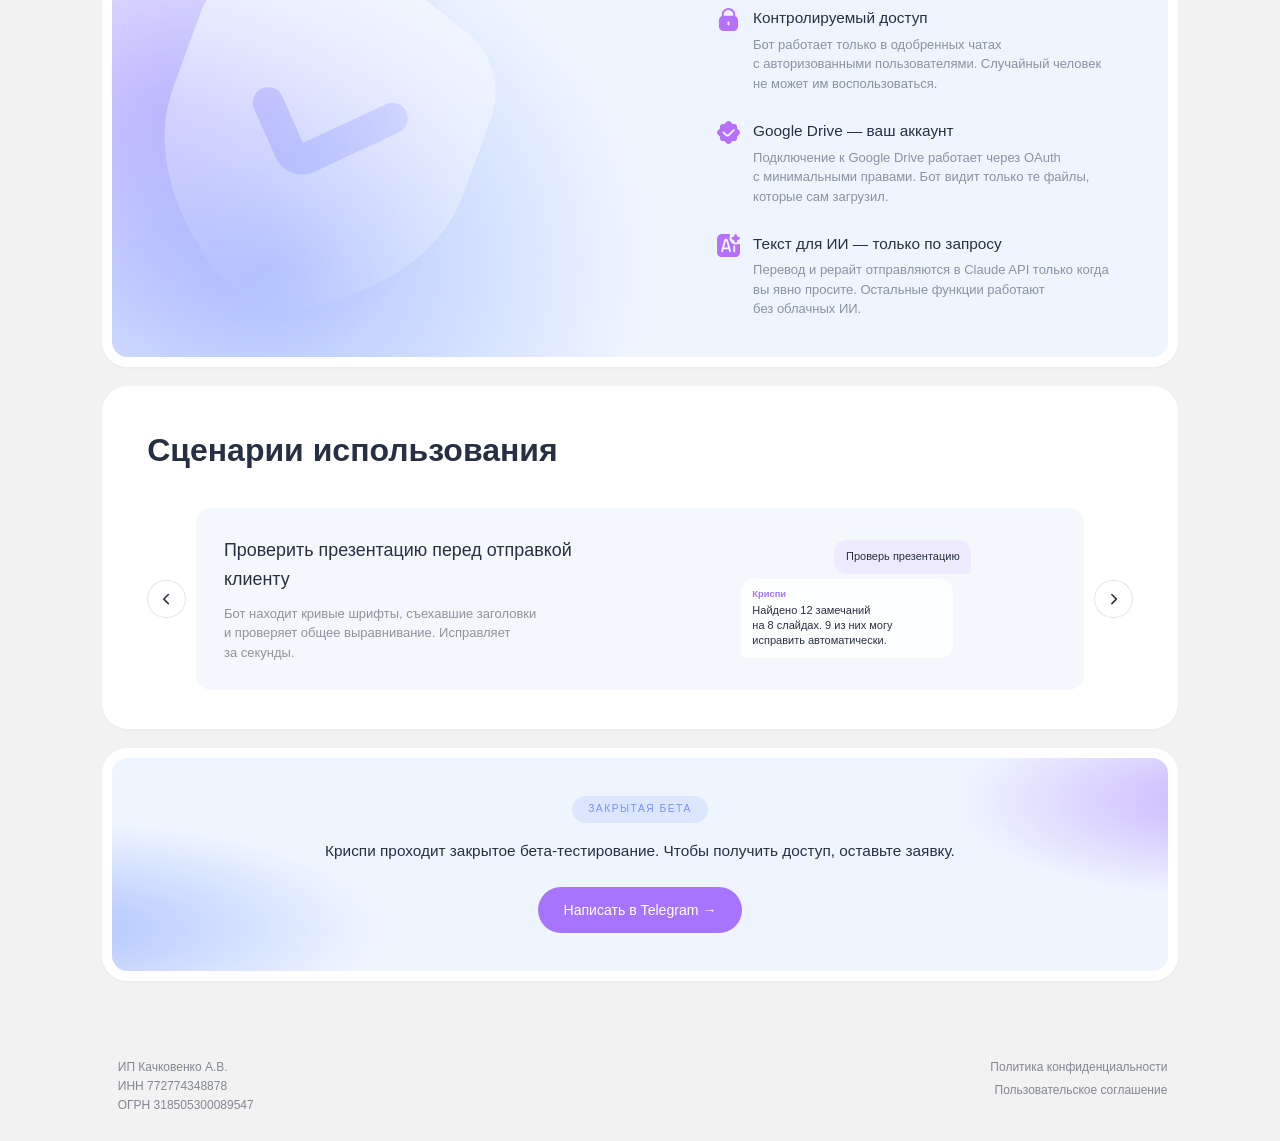
==== commit 271acd56: "Add Yandex.Metrika (id 108693782) counter to landing Webvisor + clickmap + trackLinks + accurateTrac" ====
--- a/index.html
+++ b/index.html
@@ -3,6 +3,21 @@
 <head>
     <meta charset="UTF-8">
     <meta name="viewport" content="width=device-width, initial-scale=1.0">
+
+    <!-- Yandex.Metrika counter -->
+    <script type="text/javascript">
+        (function(m,e,t,r,i,k,a){
+            m[i]=m[i]||function(){(m[i].a=m[i].a||[]).push(arguments)};
+            m[i].l=1*new Date();
+            for (var j = 0; j < document.scripts.length; j++) {if (document.scripts[j].src === r) { return; }}
+            k=e.createElement(t),a=e.getElementsByTagName(t)[0],k.async=1,k.src=r,a.parentNode.insertBefore(k,a)
+        })(window, document,'script','https://mc.yandex.ru/metrika/tag.js?id=108693782', 'ym');
+
+        ym(108693782, 'init', {ssr:true, webvisor:true, clickmap:true, ecommerce:"dataLayer", referrer: document.referrer, url: location.href, accurateTrackBounce:true, trackLinks:true});
+    </script>
+    <noscript><div><img src="https://mc.yandex.ru/watch/108693782" style="position:absolute; left:-9999px;" alt="" /></div></noscript>
+    <!-- /Yandex.Metrika counter -->
+
     <title>Криспи — Telegram-бот для презентаций</title>
     <link rel="preconnect" href="https://fonts.googleapis.com">
     <link rel="preconnect" href="https://fonts.gstatic.com" crossorigin>
--- a/style.css
+++ b/style.css
@@ -988,8 +988,12 @@
     justify-content: space-between;
     align-items: flex-start;
     gap: clamp(16px, 2vw, 32px);
+    /* Выравнивание с элементами верхнего меню: левый край = логотип nav,
+       правый край = правая грань nav-cta. Значения соответствуют сумме
+       pill-padding (.nav-inner) + margin логотипа / pill-padding справа. */
+    padding-left: clamp(14px, 1.2vw, 22px);
+    padding-right: clamp(10px, 0.8vw, 14px);
     padding-top: clamp(20px, 2vw, 28px);
-    border-top: 1px solid rgba(39, 48, 67, 0.08);
     font-size: clamp(12px, 0.9vw, 14px);
     color: rgba(39, 48, 67, 0.55);
     line-height: 1.6;
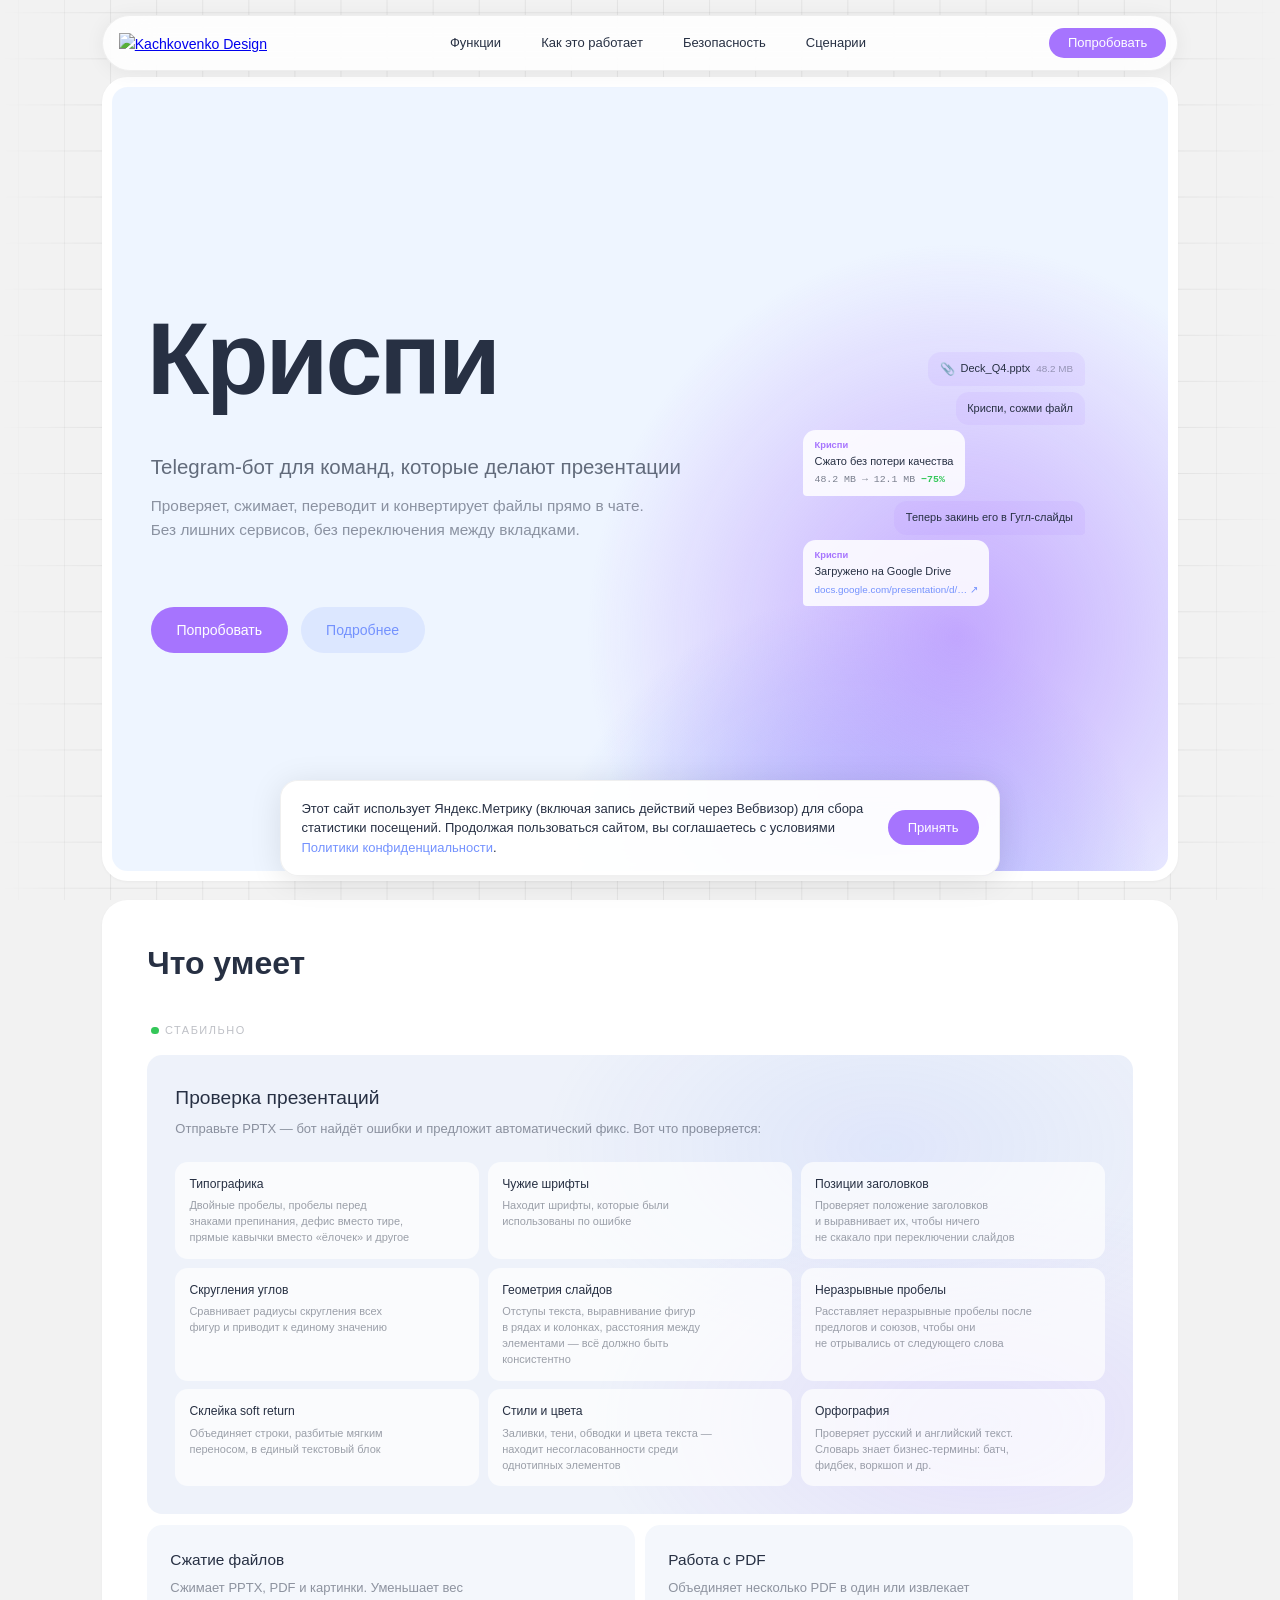
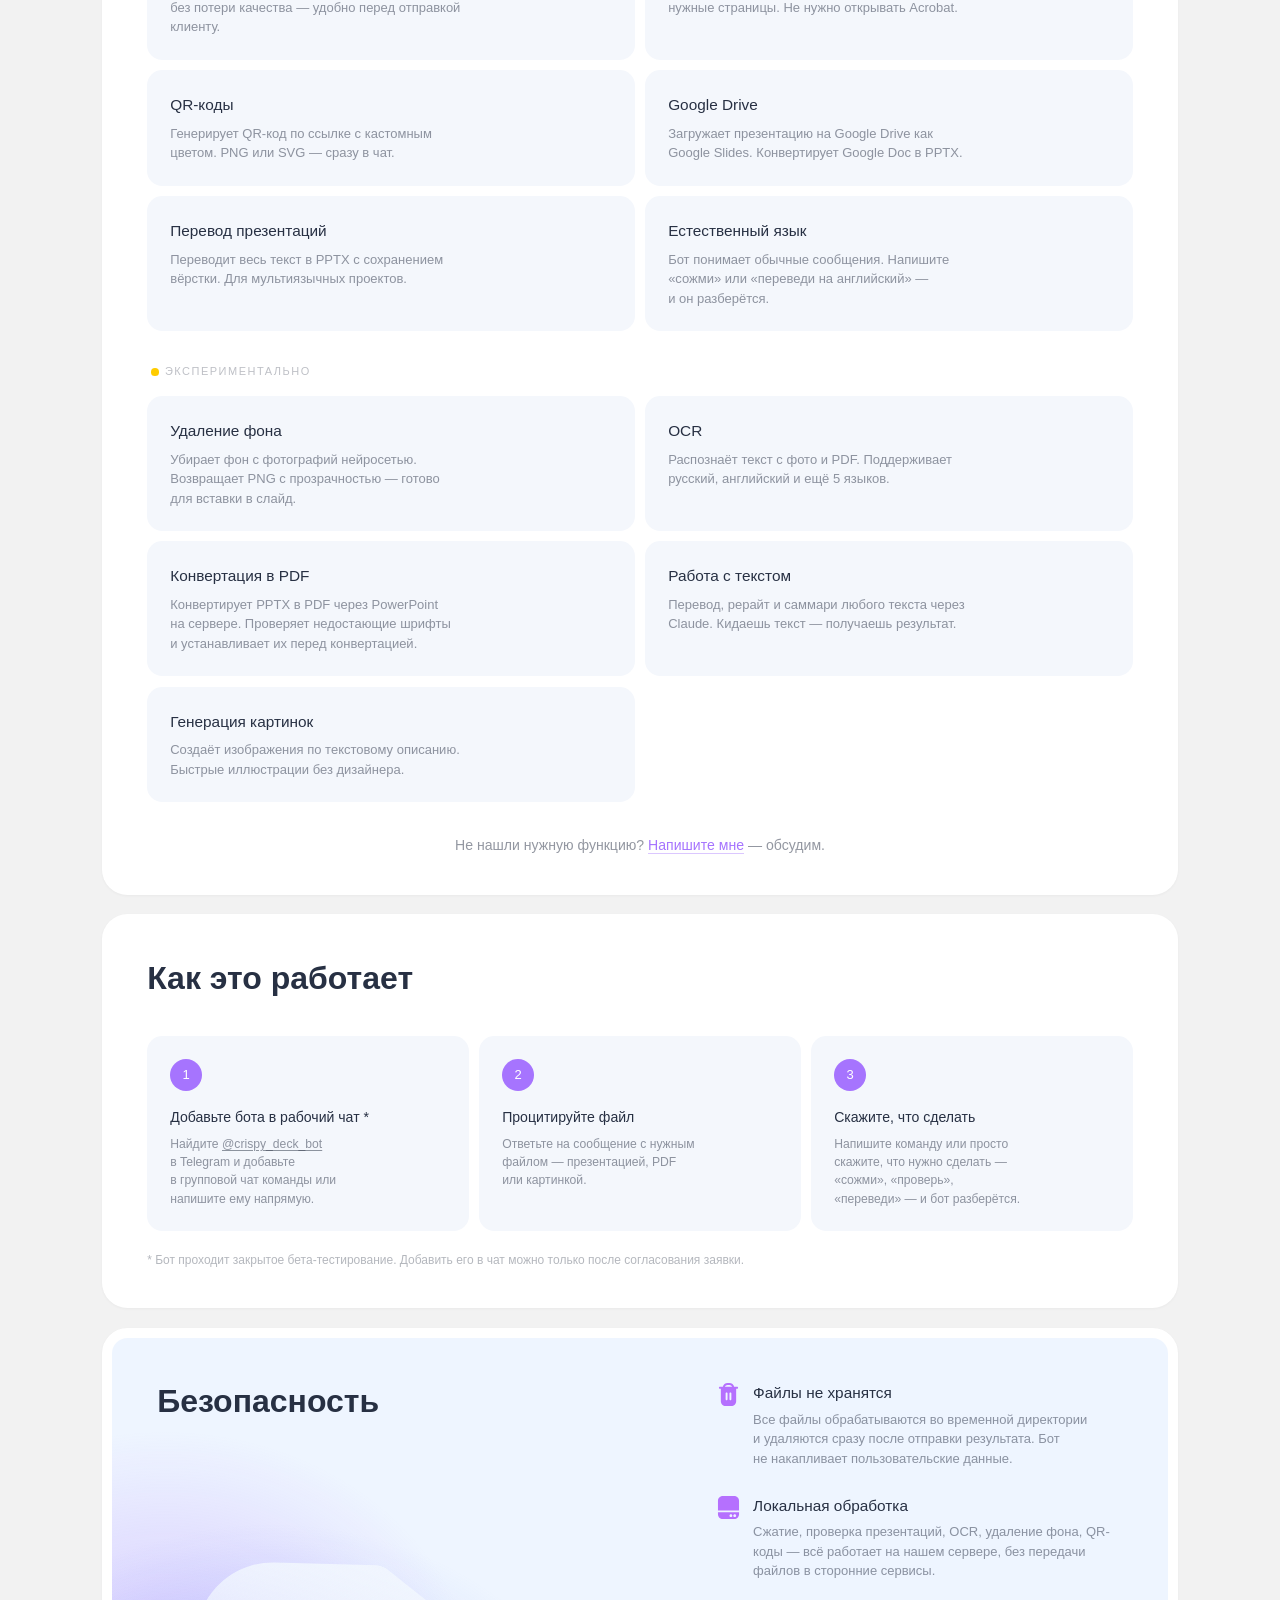
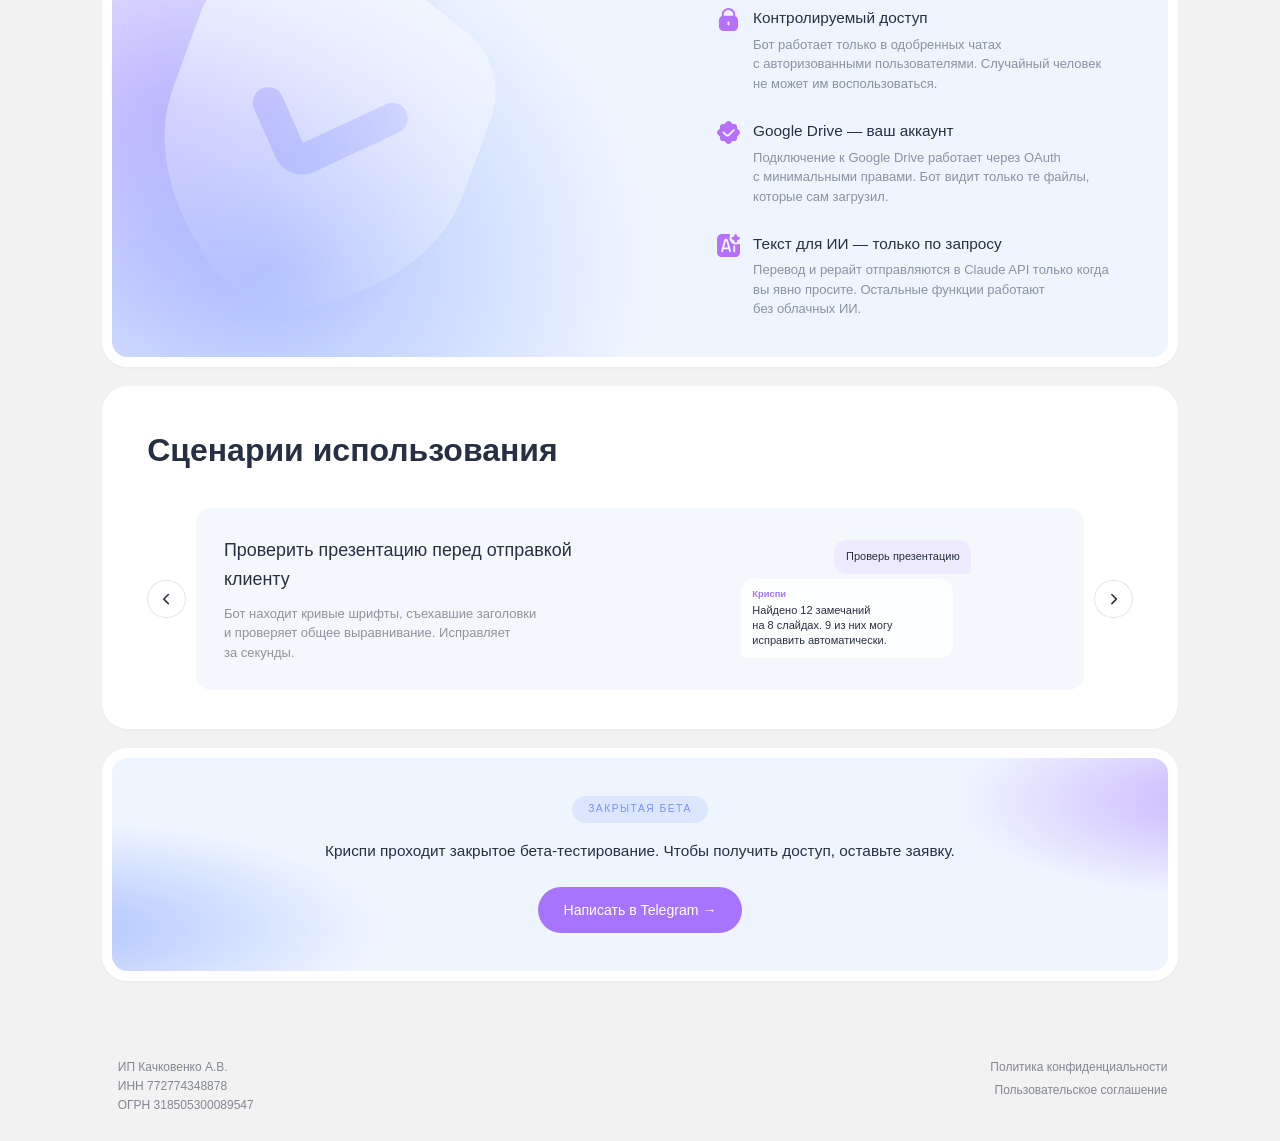
==== commit 41e47623: "Publish Privacy Policy v1.2 + add site cookie notice Privacy Policy v1.2 — discloses Yandex.Metrika " ====
--- a/index.html
+++ b/index.html
@@ -505,5 +505,27 @@
 })();
 </script>
 
+<!-- Cookie / analytics notice -->
+<div id="cookie-notice" class="cookie-notice" hidden>
+    <div class="cookie-notice-inner">
+        <p>Этот сайт использует Яндекс.Метрику (включая запись действий через&nbsp;Вебвизор) для&nbsp;сбора статистики посещений. Продолжая пользоваться сайтом, вы&nbsp;соглашаетесь с&nbsp;условиями <a href="/privacy">Политики конфиденциальности</a>.</p>
+        <button type="button" class="cookie-notice-btn" id="cookie-notice-accept">Принять</button>
+    </div>
+</div>
+<script>
+(function() {
+    try {
+        if (localStorage.getItem('crispy-cookie-accepted') === '1') return;
+    } catch (e) { /* localStorage blocked (private mode / strict settings) */ }
+    var notice = document.getElementById('cookie-notice');
+    if (!notice) return;
+    notice.hidden = false;
+    document.getElementById('cookie-notice-accept').addEventListener('click', function() {
+        try { localStorage.setItem('crispy-cookie-accepted', '1'); } catch (e) {}
+        notice.hidden = true;
+    });
+})();
+</script>
+
 </body>
 </html>
--- a/style.css
+++ b/style.css
@@ -1032,6 +1032,79 @@
     }
 }
 
+/* Cookie / analytics notice */
+
+.cookie-notice {
+    position: fixed;
+    left: clamp(12px, 2vw, 24px);
+    right: clamp(12px, 2vw, 24px);
+    bottom: clamp(12px, 2vw, 24px);
+    max-width: 720px;
+    margin-left: auto;
+    margin-right: auto;
+    background: rgba(255, 255, 255, 0.96);
+    backdrop-filter: blur(16px);
+    -webkit-backdrop-filter: blur(16px);
+    border: 1px solid rgba(0, 0, 0, 0.06);
+    border-radius: clamp(14px, 1.4vw, 20px);
+    box-shadow: 0 4px 32px rgba(0, 0, 0, 0.1);
+    padding: clamp(14px, 1.4vw, 20px) clamp(16px, 1.6vw, 24px);
+    z-index: 90;
+}
+
+.cookie-notice-inner {
+    display: flex;
+    align-items: center;
+    gap: clamp(12px, 1.4vw, 20px);
+    font-size: clamp(13px, 0.95vw, 14px);
+    line-height: 1.5;
+    color: #273043;
+}
+
+.cookie-notice-inner p {
+    margin: 0;
+    flex: 1;
+}
+
+.cookie-notice-inner a {
+    color: #7492fe;
+    text-decoration: none;
+}
+
+.cookie-notice-inner a:hover {
+    text-decoration: underline;
+}
+
+.cookie-notice-btn {
+    font-family: "Google Sans", "Google Sans Text", -apple-system, sans-serif;
+    font-size: clamp(13px, 0.95vw, 14px);
+    font-weight: 500;
+    color: #fff;
+    background: #a674fe;
+    border: none;
+    border-radius: 100px;
+    padding: 10px 20px;
+    cursor: pointer;
+    transition: background 0.15s ease;
+    white-space: nowrap;
+    flex-shrink: 0;
+}
+
+.cookie-notice-btn:hover {
+    background: #b78aff;
+}
+
+@media (max-width: 640px) {
+    .cookie-notice-inner {
+        flex-direction: column;
+        align-items: stretch;
+        gap: 12px;
+    }
+    .cookie-notice-btn {
+        width: 100%;
+    }
+}
+
 .cta-link {
     display: inline-block;
     font-size: clamp(14px, 1.1vw, 18px);
